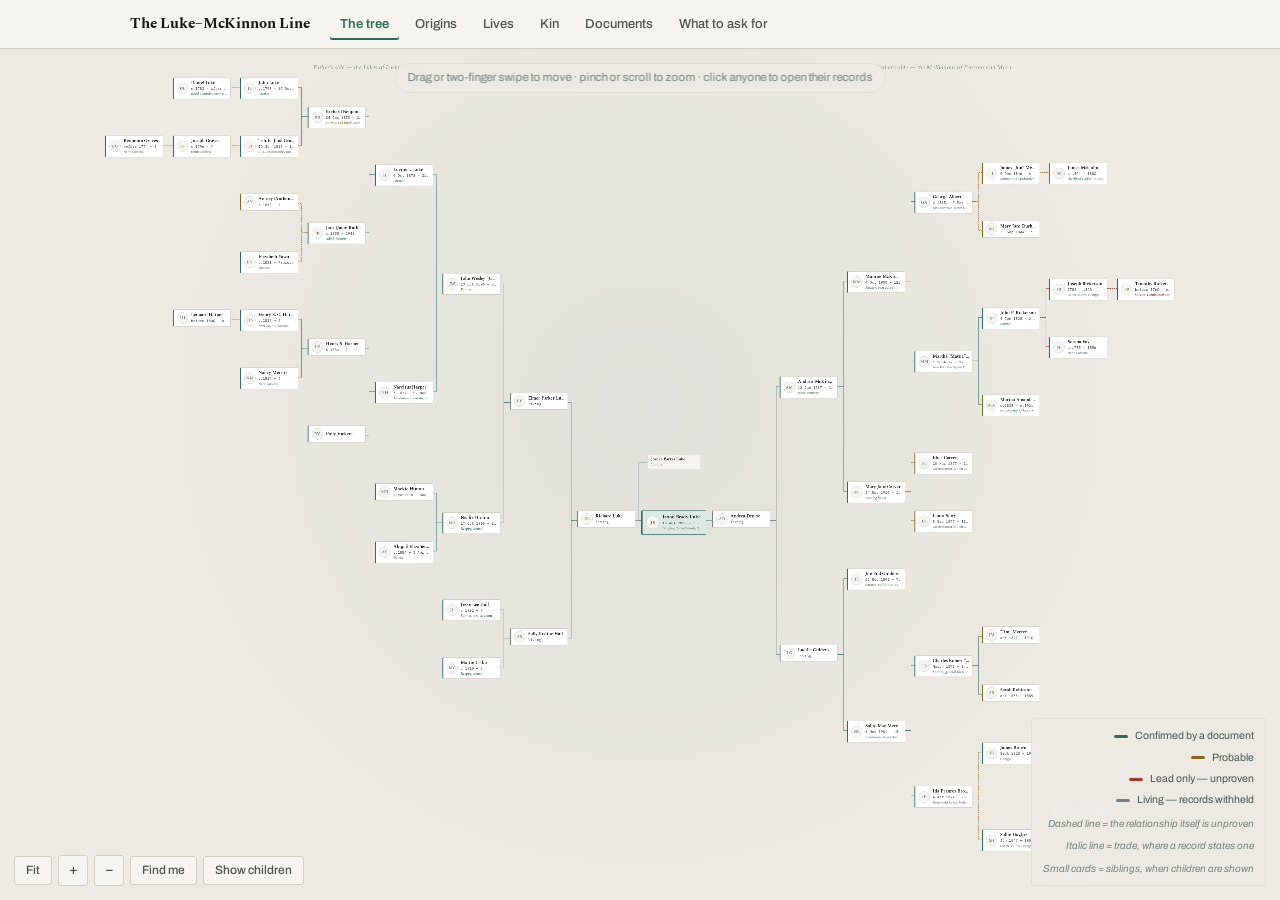
==== index.html @ b843b6f8 "The Hughs of Clinch County, and the Carolina found on the other side 1860 census, Southern District " ====
<!doctype html>
<html lang="en">
<head>
<meta charset="utf-8">
<meta name="viewport" content="width=device-width,initial-scale=1">
<title>The Luke–McKinnon Line</title>
<meta name="description" content="Ten generations of the Luke and McKinnon families of south Georgia — father's side to the left, mother's to the right.">
<link rel="preconnect" href="https://fonts.googleapis.com">
<link rel="preconnect" href="https://fonts.gstatic.com" crossorigin>
<link rel="stylesheet" href="https://fonts.googleapis.com/css2?family=Spectral:ital,wght@0,400;0,600;0,700;1,400&family=Archivo:wght@400;500;600&family=IBM+Plex+Mono:wght@400;500&display=swap">
<link rel="stylesheet" href="assets/style.css">
<style>
html,body{height:100%;overflow:hidden}
body{display:flex;flex-direction:column}

/* --- stage --- */
#stage{flex:1;position:relative;overflow:hidden;cursor:grab;
  touch-action:none;overscroll-behavior:none;
  background:
    radial-gradient(circle at 50% 42%, color-mix(in srgb, var(--verdigris) 7%, transparent), transparent 62%),
    var(--ground)}
#stage.drag{cursor:grabbing}
#canvas{position:absolute;top:0;left:0;transform-origin:0 0;
  will-change:transform;backface-visibility:hidden}
#wires{position:absolute;top:0;left:0;overflow:visible;pointer-events:none}

/* --- side banners --- */
.sideLabel{position:absolute;font-family:Spectral,serif;font-style:italic;
  font-size:19px;letter-spacing:.01em;color:var(--ink-3);opacity:.8;
  text-align:center;white-space:nowrap;pointer-events:none}

/* --- person node --- */
.node{position:absolute;display:flex;gap:9px;align-items:center;
  width:184px;padding:8px 10px;border-radius:3px;cursor:pointer;
  background:var(--raised);border:1px solid var(--rule);border-left-width:3px;
  box-shadow:0 1px 2px rgba(22,25,26,.05);font:inherit;text-align:left;color:inherit;
  transition:box-shadow .14s ease,border-color .14s ease}
.node:hover{box-shadow:0 2px 4px rgba(22,25,26,.09),0 10px 22px -14px rgba(22,25,26,.35);
  border-color:var(--ink-3);z-index:5}
.node:focus-visible{outline:2px solid var(--verdigris);outline-offset:2px}
.node.c{border-left-color:var(--verdigris)}
.node.pr{border-left-color:var(--ochre)}
.node.l{border-left-color:var(--rust)}
.node.u{border-left-color:var(--ink-3)}
.node.me{width:206px;padding:11px 12px;border-width:1.5px;border-left-width:4px;
  background:var(--verdigris-wash);border-color:var(--verdigris)}

.av{width:36px;height:36px;border-radius:50%;flex:none;overflow:hidden;position:relative;
  background:var(--panel);border:1px solid var(--rule);
  display:flex;align-items:center;justify-content:center}
.node.me .av{width:42px;height:42px}
.av img{width:100%;height:100%;object-fit:cover;display:block}
.av .mono{font-family:Spectral,serif;font-size:13px;font-weight:600;color:var(--ink-3);
  letter-spacing:.01em;user-select:none}
.node.me .av .mono{font-size:15px}
.av.has{border-color:var(--verdigris)}

.nm{min-width:0;flex:1;overflow:hidden}
.nm b{display:block;font-family:Spectral,serif;font-size:13.5px;font-weight:600;
  line-height:1.2;letter-spacing:-.005em;
  overflow:hidden;text-overflow:ellipsis;white-space:nowrap}
.node.me .nm b{font-size:15px}
.nm .yr{display:block;font-family:"IBM Plex Mono",monospace;font-size:10.5px;color:var(--ink-2);
  margin-top:2px;font-variant-numeric:tabular-nums;
  overflow:hidden;text-overflow:ellipsis;white-space:nowrap}
.nm .pl{display:block;font-size:10px;color:var(--ink-3);margin-top:1px;
  overflow:hidden;text-overflow:ellipsis;white-space:nowrap}
.nm .tr{display:block;font-family:Spectral,serif;font-style:italic;font-size:11px;
  margin-top:2px;line-height:1.25;color:var(--verdigris);
  overflow:hidden;text-overflow:ellipsis;white-space:nowrap}
.nm .tr.pr{color:var(--ochre)}
.nm .tr.l{color:var(--rust)}

/* --- sibling card: smaller, quieter, no photo slot --- */
.kid{position:absolute;width:168px;padding:6px 9px;border-radius:3px;cursor:pointer;
  background:var(--panel);border:1px solid var(--rule-soft);border-left-width:3px;
  font:inherit;text-align:left;color:inherit;overflow:hidden;
  transition:box-shadow .14s ease,border-color .14s ease,background .14s ease}
.kid:hover{background:var(--raised);box-shadow:0 2px 4px rgba(22,25,26,.08);
  border-color:var(--ink-3);z-index:5}
.kid:focus-visible{outline:2px solid var(--verdigris);outline-offset:2px}
.kid.c{border-left-color:color-mix(in srgb,var(--verdigris) 55%,transparent)}
.kid.pr{border-left-color:color-mix(in srgb,var(--ochre) 55%,transparent)}
.kid.l{border-left-color:color-mix(in srgb,var(--rust) 55%,transparent)}
.kid.half{border-left-style:dashed}
.kid b{display:block;font-family:Spectral,serif;font-size:12px;font-weight:600;
  line-height:1.2;overflow:hidden;text-overflow:ellipsis;white-space:nowrap}
.kid .ky{display:block;font-family:"IBM Plex Mono",monospace;font-size:9.5px;
  color:var(--ink-3);margin-top:2px;font-variant-numeric:tabular-nums;
  overflow:hidden;text-overflow:ellipsis;white-space:nowrap}

/* --- controls --- */
#hud{position:absolute;left:14px;bottom:14px;display:flex;gap:6px;align-items:center;z-index:12}
.btn{background:var(--panel);border:1px solid var(--rule);border-radius:3px;
  color:var(--ink-2);font:inherit;font-size:12px;font-weight:500;
  padding:6px 11px;cursor:pointer;line-height:1.2;white-space:nowrap}
.btn:hover{background:var(--raised);color:var(--ink);border-color:var(--ink-3)}
.btn:focus-visible{outline:2px solid var(--verdigris);outline-offset:2px}
.btn.sq{width:30px;padding:6px 0;text-align:center;font-size:14px}
.btn.tog[aria-pressed="true"]{background:var(--verdigris-wash);color:var(--verdigris);
  border-color:var(--verdigris);font-weight:600}

#key{position:absolute;right:14px;bottom:14px;z-index:12;display:flex;flex-direction:column;
  gap:5px;align-items:flex-end;background:color-mix(in srgb,var(--ground) 86%,transparent);
  padding:9px 11px;border:1px solid var(--rule-soft);border-radius:3px;backdrop-filter:blur(4px)}
#key .kr{display:flex;align-items:center;gap:7px;font-size:10.5px;color:var(--ink-2)}
#key .sw{width:14px;height:3px;border-radius:2px;flex:none}
#key .hint{font-size:10px;color:var(--ink-3);font-style:italic;margin-top:2px}

#hint{position:absolute;left:50%;top:14px;transform:translateX(-50%);z-index:12;
  font-size:11.5px;color:var(--ink-3);background:color-mix(in srgb,var(--ground) 86%,transparent);
  padding:5px 12px;border-radius:99px;border:1px solid var(--rule-soft);
  backdrop-filter:blur(4px);pointer-events:none;transition:opacity .5s ease}

@media(max-width:700px){
  #key{display:none}
  #hint{font-size:10.5px}
}
</style>
</head>
<body>

<div id="stage">
  <div id="canvas"><svg id="wires"></svg></div>

  <div id="hint">Drag or two-finger swipe to move · pinch or scroll to zoom · click anyone to open their records</div>

  <div id="hud">
    <button class="btn" id="bFit">Fit</button>
    <button class="btn sq" id="bIn" aria-label="Zoom in">+</button>
    <button class="btn sq" id="bOut" aria-label="Zoom out">−</button>
    <button class="btn" id="bMe">Find me</button>
    <button class="btn tog" id="bKids" aria-pressed="false">Show children</button>
  </div>

  <div id="key">
    <div class="kr"><span class="sw" style="background:var(--verdigris)"></span>Confirmed by a document</div>
    <div class="kr"><span class="sw" style="background:var(--ochre)"></span>Probable</div>
    <div class="kr"><span class="sw" style="background:var(--rust)"></span>Lead only — unproven</div>
    <div class="kr"><span class="sw" style="background:var(--ink-3)"></span>Living — records withheld</div>
    <div class="hint">Dashed line = the relationship itself is unproven</div>
    <div class="hint">Italic line = trade, where a record states one</div>
    <div class="hint">Small cards = siblings, when children are shown</div>
  </div>
</div>

<script src="assets/data.js"></script>
<script src="assets/app.js"></script>
<script>
/* ---------- who descends from whom ---------- */
const PARENTS = {
  jaxon:['richard','andrea'],
  richard:['elmer','sally'],            andrea:['andrew','lucille'],
  elmer:['jack','nealie'],              sally:['jessehall','mattiecribb'],
  andrew:['monroe','maryjane'],         lucille:['joegiddens','sallymercer'],
  jack:['lucius','narcisus'],           nealie:['mackie','abby'],
  sallymercer:['charliemercer','idabrown'],
  charliemercer:['jamesrmercer','bedona'],
  idabrown:['jamesbrown','sarahhughes'],
  sarahhughes:['williamhughs','nancyhughs'],
  monroe:['george','martha'],           maryjane:['elias','laura'],
  lucius:['rb','janeyawn'],             narcisus:['henrysharper','pollyvickers'],
  george:['jimmckinnon','marydurham'],  martha:['rickerson','marthaoverstreet'],
  rb:['johnluke','telitha'],            janeyawn:['antneyyawn','yawnmother'],
  henrysharper:['hscharper','nancymerritt'],
  jimmckinnon:['jamesmalcolm',null],    rickerson:['josephricketson','serenafoy'],
  johnluke:['danielluke',null],         telitha:['josephgraves',null],
  hscharper:['leonardharper',null],     josephgraves:['benjamingraves',null],
  josephricketson:['timothysr',null]
};

/* grade of the LINK from a person up to their parents — separate from the person's own grade */
const LINK = {
  jaxon:'c', richard:'c', andrea:'c', elmer:'c', sally:'c', andrew:'c', lucille:'c',
  jack:'c',            // 1900 + 1910 census
  nealie:'c',          // 1910 Levy County FL
  monroe:'c', maryjane:'pr',
  sallymercer:'c',     // 1910 census, Clinch County — aged 8 in her parents' household
  charliemercer:'c',   // his own 1943 death certificate names Jim Mercer + Sarah Robinson
  idabrown:'pr',       // her sister Kizzie's 1935 certificate names the parents; the sisterhood itself is not yet proved
  sarahhughes:'pr',    // the only Hughs household in Clinch in 1860 holds a Sarah M., 13
  lucius:'c',          // 1920 death certificate
  narcisus:'c',        // 1932 county history + 1870 census
  george:'pr', martha:'c',
  rb:'c',              // 1860 + 1870 census
  janeyawn:'pr',       // household co-residence, 1860
  henrysharper:'c',
  jimmckinnon:'pr', rickerson:'l',
  johnluke:'l', telitha:'l', hscharper:'pr', josephgraves:'l', josephricketson:'l'
};

/* ---------- tidy layout ----------
   Leaves take unit slots and parents sit at the mean of their children, so no
   vertical space is wasted between branches. When whole sibships are shown a
   row must reserve slots for every child, not just the one this line runs
   through, so the band widens and the direct child keeps its birth-order
   place inside it. Slot height in pixels is worked out afterwards, from the
   window's own shape, so the finished bowtie fills the screen. */
const COL = 214, CARD_W = 184, CARD_H = 62, ME_W = 206, KID_W = 168, KID_H = 46;
const KIDSET = (typeof KIDS !== 'undefined') ? KIDS : {};

let pos = {}, kidNodes = [], bounds = null, ROW = 90;
let minX = 0, maxX = 0, minY = 0, maxY = 0;

function layout(withKids){
  pos = {}; kidNodes = [];
  const base = {};

  function buildSide(rootId, dir){
    let cursor = 0;
    (function place(id, depth){
      const kin = (PARENTS[id] || []).filter(Boolean).filter(k => PEOPLE[k]);
      const grp = withKids ? KIDSET[id] : null;
      const n   = grp ? grp.list.length : 1;
      const k   = grp ? grp.list.findIndex(r => r[3] === 'me') : 0;
      let u, top;

      if(!kin.length){
        top = cursor; cursor += n; u = top + k;
      } else {
        const lo = cursor;
        const us = kin.map(x => place(x, depth + 1));
        u = us.reduce((a,b) => a + b, 0) / us.length;
        if(cursor - lo < n) cursor += n - (cursor - lo);   /* widen the band */
        top = Math.max(lo, Math.min(u - k, cursor - n));   /* keep the row inside it */
        u = top + k;
      }
      pos[id] = { x: dir * (depth + 1) * COL, u, dir };
      if(grp) base[id] = { top: top, dir: dir, depth: depth, grp: grp };
      return u;
    })(rootId, 0);
    const off = pos[rootId].u;
    Object.keys(pos).forEach(i => { const p = pos[i];
      if(p.dir === dir && !p.adj){ p.u -= off; p.adj = 1; } });
    Object.keys(base).forEach(i => { const bAtI = base[i];
      if(bAtI.dir === dir && !bAtI.adj){ bAtI.top -= off; bAtI.adj = 1; } });
  }
  buildSide('richard', -1);
  buildSide('andrea',  +1);
  pos.jaxon = { x: 0, u: 0, dir: 0 };

  /* the subject's own brothers and sisters sit in the centre column and are
     always drawn — hiding your own siblings behind a toggle makes no sense */
  const jg = KIDSET.jaxon;
  if(jg){
    const k = jg.list.findIndex(r => r[3] === 'me');
    jg.list.forEach((row, i) => {
      if(row[3] === 'me') return;
      kidNodes.push({ row: row, via: 'jaxon', grade: jg.g, lgrade: jg.lg || jg.g,
                      x: 0, u: i - k, dir: -1 });
    });
  }

  /* the siblings themselves: same column, birth order, around the direct child */
  Object.keys(base).forEach(id => {
    if(id === 'jaxon') return;
    const b = base[id];
    b.grp.list.forEach((row, i) => {
      if(row[3] === 'me') return;
      kidNodes.push({ row: row, via: id, grade: b.grp.g, lgrade: b.grp.lg || b.grp.g,
                      x: pos[id].x, u: b.top + i, dir: b.dir });
    });
  });

  /* width is fixed by the generations; pick a slot height that gives the
     drawing roughly the window's aspect ratio */
  const allU = Object.keys(pos).map(i => pos[i].u).concat(kidNodes.map(k => k.u));
  const treeW = (Math.max.apply(null, Object.keys(pos).map(i => Math.abs(pos[i].x))) * 2)
                + CARD_W + 120;
  const uSpan = Math.max(1, Math.max.apply(null, allU) - Math.min.apply(null, allU));
  const vp = document.getElementById('stage').getBoundingClientRect();
  ROW = Math.max(withKids ? KID_H + 10 : CARD_H + 14,
        Math.min(190, (treeW * (vp.height / Math.max(vp.width, 1))) / uSpan));
  Object.keys(pos).forEach(i => { pos[i].y = pos[i].u * ROW; });
  kidNodes.forEach(k => { k.y = k.u * ROW; });
}

/* ---------- render ---------- */
const canvas = document.getElementById('canvas');
const wires  = document.getElementById('wires');
const initials = n => n.replace(/["“”]/g,'').split(/\s+/)
  .filter(w => /^[A-Z]/.test(w) && !/^(Sr\.|Jr\.|de|van)$/i.test(w))
  .slice(0,2).map(w => w[0]).join('');
const NS = 'http://www.w3.org/2000/svg';
const GC = { c:'var(--verdigris)', pr:'var(--ochre)', l:'var(--rust)', u:'var(--ink-3)' };

function render(withKids){
  canvas.querySelectorAll('.node,.kid,.sideLabel').forEach(n => n.remove());
  while(wires.firstChild) wires.removeChild(wires.firstChild);
  minX = maxX = minY = maxY = 0;
  const frag = document.createDocumentFragment();

  Object.keys(pos).forEach(id => {
    const p = PEOPLE[id]; if(!p) return;
    const x = pos[id].x, y = pos[id].y;
    const me = id === 'jaxon';
    const w = me ? ME_W : CARD_W;

    const el = document.createElement('button');
    el.className = 'node ' + p.g + (me ? ' me' : '');
    el.dataset.id = id;
    el.style.left = (x - w/2) + 'px';
    el.style.top  = (y - CARD_H/2) + 'px';

    const dates = p.liv ? 'living'
      : (p.b || p.d) ? (p.b||'?').replace(/^about /,'c.') + ' – ' + (p.d||'?').replace(/^about /,'c.')
      : '';
    const place = p.bur ? p.bur.split(',')[0] : (p.bp ? p.bp.replace(/<[^>]+>/g,'') : '');
    const trade = p.occ ? p.occ[0] : '';

    el.innerHTML =
      '<span class="av"><span class="mono">' + initials(p.n) + '</span></span>' +
      '<span class="nm"><b>' + p.n.replace(/<[^>]+>/g,'') + '</b>' +
      (dates ? '<span class="yr">' + dates + '</span>' : '') +
      (trade ? '<span class="tr ' + p.occ[1] + '">' + trade + '</span>'
             : (place ? '<span class="pl">' + place + '</span>' : '')) + '</span>';

    /* photo slot: drop docs/people/<id>.jpg in and it appears, no code change */
    const av = el.querySelector('.av');
    const img = new Image();
    img.onload = () => { av.innerHTML = ''; av.appendChild(img); av.classList.add('has'); };
    img.onerror = () => {};
    img.alt = p.n.replace(/<[^>]+>/g,'');
    img.src = 'docs/people/' + id + '.jpg';

    frag.appendChild(el);
    minX = Math.min(minX, x - w/2); maxX = Math.max(maxX, x + w/2);
    minY = Math.min(minY, y - CARD_H/2); maxY = Math.max(maxY, y + CARD_H/2);
  });

  /* the siblings — smaller cards, no ancestry of their own */
  kidNodes.forEach((k, i) => {
    const el = document.createElement('button');
    el.className = 'kid ' + k.grade + (k.row[3] === 'half' ? ' half' : '');
    el.dataset.kid = i;
    el.style.left = (k.x - KID_W/2) + 'px';
    el.style.top  = (k.y - KID_H/2) + 'px';
    el.innerHTML = '<b>' + k.row[0] + '</b>' +
                   (k.row[1] ? '<span class="ky">' + k.row[1] + '</span>' : '');
    el.title = k.row[2] || k.row[0];
    frag.appendChild(el);
    minX = Math.min(minX, k.x - KID_W/2); maxX = Math.max(maxX, k.x + KID_W/2);
    minY = Math.min(minY, k.y - KID_H/2); maxY = Math.max(maxY, k.y + KID_H/2);
  });
  canvas.appendChild(frag);

  /* connectors up to the parents */
  Object.keys(pos).forEach(id => {
    const kin = (PARENTS[id] || []).filter(Boolean).filter(k => pos[k]);
    if(!kin.length) return;
    const a = pos[id], grade = LINK[id] || 'u';
    const dir = a.dir || (pos[kin[0]].x < 0 ? -1 : 1);
    const edge = a.x + dir * ((id === 'jaxon' ? ME_W : CARD_W)/2);
    const mid  = a.x + dir * (COL * 0.52);
    kin.forEach(k => {
      const b = pos[k];
      wire('M ' + edge + ' ' + a.y + ' H ' + mid + ' V ' + b.y +
           ' H ' + (b.x - dir * (CARD_W/2)), grade);
    });
  });

  /* sibling brackets — each child joins the spine its parents already hang off */
  kidNodes.forEach(k => {
    const a = pos[k.via];
    const mid = a.x + k.dir * (COL * 0.52);
    wire('M ' + (k.x + k.dir * (KID_W/2)) + ' ' + k.y + ' H ' + mid + ' V ' + a.y,
         k.lgrade || k.grade, true);
  });

  /* side banners */
  [['Father’s side — the Lukes of Irwin and Coffee', -1],
   ['Mother’s side — the McKinnons of Pearson and Mora', +1]].forEach(pair => {
    const el = document.createElement('div');
    el.className = 'sideLabel';
    el.textContent = pair[0];
    const d = pair[1];
    const lo = d < 0 ? minX : COL * 0.55;
    const hi = d < 0 ? -COL * 0.55 : maxX;
    el.style.top   = (minY - 46) + 'px';
    el.style.left  = lo + 'px';
    el.style.width = Math.max(200, hi - lo) + 'px';
    canvas.appendChild(el);
  });

  const PAD = 70;
  bounds = { x: minX - PAD, y: minY - PAD - 20,
             w: (maxX - minX) + PAD*2, h: (maxY - minY) + PAD*2 + 20 };
  wires.setAttribute('width',  bounds.w);
  wires.setAttribute('height', bounds.h);
  wires.style.left = bounds.x + 'px';
  wires.style.top  = bounds.y + 'px';
  wires.setAttribute('viewBox', bounds.x + ' ' + bounds.y + ' ' + bounds.w + ' ' + bounds.h);
}

function wire(d, grade, faint){
  const path = document.createElementNS(NS, 'path');
  path.setAttribute('d', d);
  path.setAttribute('fill','none');
  path.setAttribute('stroke', GC[grade] || GC.u);
  path.setAttribute('stroke-width', faint ? 1 : (grade === 'c' ? 1.4 : 1.2));
  path.setAttribute('stroke-linecap','round');
  path.setAttribute('opacity', faint ? .42 : (grade === 'c' ? .75 : .85));
  if(grade !== 'c') path.setAttribute('stroke-dasharray','4 3');
  wires.appendChild(path);
}

/* ---------- pan + zoom ----------
   One transform write per animation frame, never per input event. Dragging
   tracks the pointer exactly; zooming and the HUD buttons glide toward a
   target, which is what stops a trackpad's burst of wheel events from
   snapping the view around. */
const stage = document.getElementById('stage');
const MIN_S = .12, MAX_S = 2.6;

let scale = 1, tx = 0, ty = 0;          /* what is on screen now */
let gScale = 1, gTx = 0, gTy = 0;       /* where it is heading */
let req = 0, gliding = false;

/* momentum: a drag that stops dead the instant you lift the pointer is what
   reads as abrupt, so the view keeps the velocity it had and slows down */
let vx = 0, vy = 0, lastMove = 0, coasting = false;
const FRICTION = .94, MAX_V = 3.5;
const CALM = matchMedia('(prefers-reduced-motion: reduce)').matches;

const clamp = s => Math.min(MAX_S, Math.max(MIN_S, s));

function paint(){
  canvas.style.transform = 'translate3d(' + tx.toFixed(2) + 'px,' +
                           ty.toFixed(2) + 'px,0) scale(' + scale.toFixed(4) + ')';
}
function schedule(){ if(!req) req = requestAnimationFrame(tick); }

function tick(){
  req = 0;
  if(coasting){
    tx += vx * 16; ty += vy * 16;
    vx *= FRICTION; vy *= FRICTION;
    gTx = tx; gTy = ty; gScale = scale;
    if(Math.abs(vx) < .012 && Math.abs(vy) < .012) coasting = false;
    else schedule();
  } else if(gliding){
    const k = .26;
    const ds = gScale - scale, dx = gTx - tx, dy = gTy - ty;
    if(Math.abs(ds) < .0004 && Math.abs(dx) < .3 && Math.abs(dy) < .3){
      scale = gScale; tx = gTx; ty = gTy; gliding = false;
    } else {
      scale += ds * k; tx += dx * k; ty += dy * k;
      schedule();
    }
  }
  paint();
}

/* go straight there — used while dragging, where any easing reads as lag */
function setNow(x, y){
  gScale = scale;
  tx = gTx = x; ty = gTy = y;
  gliding = false; coasting = false; schedule();
}
/* glide there — used for zooming, Fit and Find me */
function glideTo(s, x, y){
  gScale = s; gTx = x; gTy = y;
  gliding = true; coasting = false; schedule();
}

function fit(glide){
  const r = stage.getBoundingClientRect();
  const s = clamp(Math.min(r.width / bounds.w, r.height / bounds.h, 1.1));
  const x = r.width/2  - (bounds.x + bounds.w/2) * s;
  const y = r.height/2 - (bounds.y + bounds.h/2) * s;
  if(glide) glideTo(s, x, y);
  else { scale = gScale = s; tx = gTx = x; ty = gTy = y; gliding = false; schedule(); }
}
function centreOn(id, z){
  const r = stage.getBoundingClientRect(), p = pos[id];
  const s = clamp(z || Math.max(scale, .85));
  glideTo(s, r.width/2 - p.x * s, r.height/2 - p.y * s);
}
/* hold the point under the cursor still while the scale changes */
function zoomAt(f, cx, cy){
  const s = clamp(gScale * f);
  const ratio = s / gScale;
  glideTo(s, cx - (cx - gTx) * ratio, cy - (cy - gTy) * ratio);
}

/* Wheel. A notched mouse wheel zooms a step at a time. A trackpad pans with
   two fingers and zooms on a pinch, which the browser reports as a wheel
   event with ctrlKey set. Zoom is proportional to how far the gesture moved,
   so a nudge nudges and a shove shoves. */
stage.addEventListener('wheel', e => {
  e.preventDefault();
  const r = stage.getBoundingClientRect();
  const cx = e.clientX - r.left, cy = e.clientY - r.top;

  let dx = e.deltaX, dy = e.deltaY;
  if(e.deltaMode === 1){ dx *= 16; dy *= 16; }               /* Firefox: lines */
  else if(e.deltaMode === 2){ dx *= r.width; dy *= r.height; }

  if(e.ctrlKey || e.metaKey){                                 /* pinch */
    zoomAt(Math.min(1.18, Math.max(.85, Math.exp(-dy * .01))), cx, cy);
    return;
  }
  const notched = dx === 0 && Math.abs(dy) >= 40 && Number.isInteger(dy);
  if(notched) zoomAt(dy < 0 ? 1.18 : 1/1.18, cx, cy);
  else if(e.shiftKey) setNow(tx - dy, ty);
  else setNow(tx - dx, ty - dy);
}, { passive:false });

/* Drag */
let dragging = false, sx = 0, sy = 0, travelled = 0, swallowClick = false;

stage.addEventListener('pointerdown', e => {
  if(e.pointerType === 'mouse' && e.button !== 0) return;
  if(e.target.closest('.node') || e.target.closest('.kid') || e.target.closest('.btn')) return;
  dragging = true; travelled = 0; swallowClick = false;
  /* grabbing takes over from whatever the view was doing, from where it is */
  gScale = scale; gTx = tx; gTy = ty;
  gliding = false; coasting = false;
  vx = vy = 0; lastMove = e.timeStamp || performance.now();
  sx = e.clientX - tx; sy = e.clientY - ty;
  stage.classList.add('drag');
  try { stage.setPointerCapture(e.pointerId); } catch(_){}
});

stage.addEventListener('pointermove', e => {
  if(!dragging) return;
  const nx = e.clientX - sx, ny = e.clientY - sy;
  const now = e.timeStamp || performance.now();
  const dt = Math.min(64, Math.max(4, now - lastMove));
  /* smoothed, so one stuttering sample cannot throw the whole flick */
  vx = vx * .7 + ((nx - tx) / dt) * .3;
  vy = vy * .7 + ((ny - ty) / dt) * .3;
  lastMove = now;
  travelled += Math.abs(nx - tx) + Math.abs(ny - ty);
  setNow(nx, ny);
});

['pointerup','pointercancel'].forEach(t => stage.addEventListener(t, e => {
  if(!dragging) return;
  dragging = false;
  stage.classList.remove('drag');
  if(travelled > 6) swallowClick = true;   /* a real drag must not open a card */
  try { stage.releasePointerCapture(e.pointerId); } catch(_){}

  /* let go mid-movement and the view carries on, then settles */
  const stale = ((e.timeStamp || performance.now()) - lastMove) > 90;
  vx = Math.max(-MAX_V, Math.min(MAX_V, vx));
  vy = Math.max(-MAX_V, Math.min(MAX_V, vy));
  if(!CALM && !stale && (Math.abs(vx) > .05 || Math.abs(vy) > .05)){
    coasting = true; schedule();
  } else { vx = vy = 0; }
}));

/* a drag that happens to finish over a card would otherwise fire a click on it */
stage.addEventListener('click', e => {
  if(swallowClick){ swallowClick = false; e.stopPropagation(); e.preventDefault(); }
}, true);

document.getElementById('bFit').onclick = () => fit(true);
document.getElementById('bIn').onclick  = () => { const r = stage.getBoundingClientRect(); zoomAt(1.3, r.width/2, r.height/2); };
document.getElementById('bOut').onclick = () => { const r = stage.getBoundingClientRect(); zoomAt(1/1.3, r.width/2, r.height/2); };
document.getElementById('bMe').onclick  = () => centreOn('jaxon', 1);

/* keyboard, for anyone who would rather not use a pointer at all */
addEventListener('keydown', e => {
  if(e.target.closest('input,textarea')) return;
  const step = 90;
  if(e.key === '0'){ fit(true); }
  else if(e.key === '+' || e.key === '='){ const r = stage.getBoundingClientRect(); zoomAt(1.3, r.width/2, r.height/2); }
  else if(e.key === '-' || e.key === '_'){ const r = stage.getBoundingClientRect(); zoomAt(1/1.3, r.width/2, r.height/2); }
  else if(e.key === 'ArrowLeft')  glideTo(gScale, gTx + step, gTy);
  else if(e.key === 'ArrowRight') glideTo(gScale, gTx - step, gTy);
  else if(e.key === 'ArrowUp')    glideTo(gScale, gTx, gTy + step);
  else if(e.key === 'ArrowDown')  glideTo(gScale, gTx, gTy - step);
  else return;
  e.preventDefault();
});

/* ---------- the children toggle ---------- */
let kidsOn = false;
try { kidsOn = localStorage.getItem('lm-kids') === '1'; } catch(_){}

const bKids = document.getElementById('bKids');
function build(on, keepView){
  kidsOn = on;
  layout(on);
  render(on);
  bKids.textContent = on ? 'Hide children' : 'Show children';
  bKids.setAttribute('aria-pressed', on ? 'true' : 'false');
  try { localStorage.setItem('lm-kids', on ? '1' : '0'); } catch(_){}
  if(!keepView) fit(true);
}
bKids.addEventListener('click', () => build(!kidsOn));

let resizeT = 0;
addEventListener('resize', () => { clearTimeout(resizeT); resizeT = setTimeout(() => {
  layout(kidsOn); render(kidsOn); fit(true);
}, 160); });

/* a sibling has no record of its own, so it opens a short card rather than the drawer */
canvas.addEventListener('click', e => {
  const el = e.target.closest('.kid[data-kid]');
  if(!el) return;
  const k = kidNodes[+el.dataset.kid]; if(!k) return;
  const g = KIDSET[k.via];
  buildDrawer();
  document.getElementById('drIn').innerHTML =
    '<button class="dr-close" id="drClose" aria-label="Close">&times;</button>' +
    '<h3>' + k.row[0] + '</h3>' +
    '<div class="dr-sub">' + (k.row[1] || '') + '</div>' +
    '<span class="p-badge ' + (GRADE[k.grade] ? GRADE[k.grade][0] : 'b-u') + '">' +
      (GRADE[k.grade] ? GRADE[k.grade][1] : '') + '</span>' +
    (k.row[2] ? '<p class="ev" style="margin-top:14px">' + k.row[2] + '</p>' : '') +
    '<div class="dr-sec">Family</div>' +
    '<p class="ev">One of the ' + g.list.length + ' children of <b>' + g.of + '</b>. ' +
      'This line descends through <b>' +
      (PEOPLE[k.via] ? PEOPLE[k.via].n.replace(/<[^>]+>/g,'') : k.via) + '</b>.</p>' +
    '<div class="dr-sec">How the sibship is known</div>' +
    '<p class="ev">' + g.src + '.</p>' +
    '<p class="ev quiet">No separate record has been gathered for this person — ' +
      'they are here to show the size and shape of the family, not as a researched line.</p>';
  const dr = document.getElementById('drawer'), scrim = document.getElementById('scrim');
  dr.classList.add('on'); scrim.classList.add('on'); dr.setAttribute('aria-hidden','false');
  dr.scrollTop = 0;
  document.getElementById('drClose').addEventListener('click', closePerson);
});

build(kidsOn, true);
fit(false);
setTimeout(() => { const h = document.getElementById('hint'); if(h) h.style.opacity = 0; }, 6500);
</script>
</body>
</html>
---- assets/style.css ----
/* The Luke–McKinnon Line — shared stylesheet
   Palette drawn from the archival world this family lived in:
   iron-gall ink, bone paper, the verdigris of old cemetery bronze,
   the ochre of a county ledger, the rust of a courthouse seal. */

:root{
  --ground:#EDEAE3; --panel:#F6F4EE; --raised:#FFFFFF;
  --ink:#16191A; --ink-2:#4A5250; --ink-3:#77807D;
  --rule:#D2CEC3; --rule-soft:#E2DED4;
  --verdigris:#2F6B5E; --verdigris-wash:#DCE8E3;
  --ochre:#8A6420; --ochre-wash:#EFE6D2;
  --rust:#9B3B2E; --rust-wash:#F0DED9;
  --slate:#5A6570; --slate-wash:#E3E5E6;
  --shadow:0 1px 2px rgba(22,25,26,.06),0 8px 24px -12px rgba(22,25,26,.18);
}
@media (prefers-color-scheme:dark){ :root:not([data-theme="light"]){
  --ground:#131617; --panel:#1B1F20; --raised:#232829;
  --ink:#E6E3DA; --ink-2:#A8B0AD; --ink-3:#7C8582;
  --rule:#2E3435; --rule-soft:#242A2B;
  --verdigris:#6FB8A3; --verdigris-wash:#1C2E2A;
  --ochre:#D3A44E; --ochre-wash:#2E2718;
  --rust:#D97764; --rust-wash:#31201D;
  --slate:#9AA6B0; --slate-wash:#22282B;
  --shadow:0 1px 2px rgba(0,0,0,.4),0 8px 24px -12px rgba(0,0,0,.7);
}}
:root[data-theme="dark"]{
  --ground:#131617; --panel:#1B1F20; --raised:#232829;
  --ink:#E6E3DA; --ink-2:#A8B0AD; --ink-3:#7C8582;
  --rule:#2E3435; --rule-soft:#242A2B;
  --verdigris:#6FB8A3; --verdigris-wash:#1C2E2A;
  --ochre:#D3A44E; --ochre-wash:#2E2718;
  --rust:#D97764; --rust-wash:#31201D;
  --slate:#9AA6B0; --slate-wash:#22282B;
  --shadow:0 1px 2px rgba(0,0,0,.4),0 8px 24px -12px rgba(0,0,0,.7);
}

*{box-sizing:border-box}
html{scroll-behavior:smooth}
body{margin:0;background:var(--ground);color:var(--ink);
  font-family:Archivo,"Helvetica Neue",Arial,sans-serif;font-size:16px;line-height:1.55;
  -webkit-font-smoothing:antialiased}
img{max-width:100%}
.wrap{max-width:1060px;margin:0 auto;padding-inline:20px;padding-block:0 80px}
h1,h2,h3,h4{font-family:Spectral,Georgia,"Times New Roman",serif;text-wrap:balance;margin:0}
a{color:var(--verdigris)}

/* ---------- site nav ---------- */
.topbar{border-bottom:1px solid var(--rule);background:var(--panel);
  position:sticky;top:0;z-index:30;backdrop-filter:blur(6px)}
.topbar-in{max-width:1060px;margin:0 auto;padding:0 20px;display:flex;
  align-items:center;gap:6px;flex-wrap:wrap;min-height:48px}
.brand{font-family:Spectral,serif;font-weight:700;font-size:15px;letter-spacing:-.01em;
  margin-right:14px;color:var(--ink);text-decoration:none;white-space:nowrap}
.navlink{font-size:13px;font-weight:500;color:var(--ink-2);text-decoration:none;
  padding:6px 10px;border-radius:2px;white-space:nowrap}
.navlink:hover{background:var(--rule-soft);color:var(--ink)}
.navlink[aria-current="page"]{color:var(--verdigris);font-weight:600;
  box-shadow:inset 0 -2px 0 var(--verdigris)}

/* ---------- masthead ---------- */
header.mast{border-bottom:1px solid var(--rule);margin-bottom:30px;padding-block:42px 24px}
.eyebrow{font-size:11px;letter-spacing:.16em;text-transform:uppercase;color:var(--ink-3);
  font-weight:600;margin-bottom:14px}
h1{font-size:clamp(32px,5.6vw,52px);font-weight:700;line-height:1.05;letter-spacing:-.015em}
h1 .sub{display:block;font-size:clamp(15px,2.3vw,19px);font-weight:400;font-style:italic;
  color:var(--ink-2);letter-spacing:0;margin-top:12px;line-height:1.45;max-width:62ch}
.mast-meta{display:flex;flex-wrap:wrap;gap:8px 26px;margin-top:20px;font-size:12.5px;color:var(--ink-2)}
.mast-meta b{color:var(--ink);font-weight:600}

/* ---------- legend ---------- */
.legend{display:flex;flex-wrap:wrap;gap:8px;margin-top:20px}
.key{display:inline-flex;align-items:center;gap:7px;padding:5px 11px 5px 9px;
  border:1px solid var(--rule);border-radius:2px;font-size:11.5px;font-weight:500;
  background:var(--panel);color:var(--ink-2)}
.dot{width:8px;height:8px;border-radius:50%;flex:none}
.d-c{background:var(--verdigris)} .d-p{background:var(--ochre)}
.d-l{background:var(--rust)} .d-u{background:var(--ink-3)}

/* ---------- sections ---------- */
section{margin-top:46px}
.band-head{display:flex;align-items:baseline;gap:14px;flex-wrap:wrap;
  padding-bottom:9px;border-bottom:1px solid var(--rule);margin-bottom:18px}
.gen-no{font-family:"IBM Plex Mono",monospace;font-size:11px;font-weight:500;
  color:var(--verdigris);letter-spacing:.1em;border:1px solid var(--verdigris);
  padding:2px 7px;border-radius:2px;flex:none}
.band-head h2{font-size:21px;font-weight:600;letter-spacing:-.01em}
.band-head .era{font-family:"IBM Plex Mono",monospace;font-size:12px;color:var(--ink-3);
  margin-left:auto;font-variant-numeric:tabular-nums}

/* ---------- couples / tree ---------- */
.couples{display:grid;gap:13px}
.couple{background:var(--panel);border:1px solid var(--rule-soft);border-radius:3px;padding:13px 15px 14px}
.couple-label{font-size:10.5px;letter-spacing:.13em;text-transform:uppercase;
  color:var(--ink-3);font-weight:600;margin-bottom:10px}
.pair{display:grid;grid-template-columns:1fr auto 1fr;gap:10px;align-items:stretch}
.amp{align-self:center;font-family:Spectral,serif;font-size:19px;color:var(--ink-3);font-style:italic}
@media(max-width:620px){.pair{grid-template-columns:1fr}.amp{justify-self:start;font-size:15px}}

.p{display:block;width:100%;text-align:left;background:var(--raised);
  border:1px solid var(--rule);border-left-width:3px;border-radius:2px;
  padding:11px 13px;cursor:pointer;font:inherit;color:inherit;
  transition:transform .13s ease,box-shadow .13s ease}
.p:hover{box-shadow:var(--shadow);transform:translateY(-1px)}
.p:focus-visible{outline:2px solid var(--verdigris);outline-offset:2px}
.p.c{border-left-color:var(--verdigris)} .p.pr{border-left-color:var(--ochre)}
.p.l{border-left-color:var(--rust)} .p.u{border-left-color:var(--ink-3)}
.p-name{font-family:Spectral,serif;font-size:17px;font-weight:600;line-height:1.25}
.p-dates{font-family:"IBM Plex Mono",monospace;font-size:12px;color:var(--ink-2);
  margin-top:4px;font-variant-numeric:tabular-nums}
.p-place{font-size:12.5px;color:var(--ink-3);margin-top:3px}
.p-foot{display:flex;flex-wrap:wrap;gap:5px;margin-top:8px;align-items:center}
.p-badge{display:inline-block;font-size:10px;letter-spacing:.1em;text-transform:uppercase;
  font-weight:600;padding:2px 6px;border-radius:2px}
.b-c{background:var(--verdigris-wash);color:var(--verdigris)}
.b-p{background:var(--ochre-wash);color:var(--ochre)}
.b-l{background:var(--rust-wash);color:var(--rust)}
.b-u{background:var(--slate-wash);color:var(--slate)}
.docpill{font-family:"IBM Plex Mono",monospace;font-size:9.5px;letter-spacing:.05em;
  color:var(--ink-3);border:1px solid var(--rule);border-radius:2px;padding:1.5px 5px}
.living{font-style:italic;color:var(--ink-3)}

/* ---------- sibling cards ---------- */
.sibs{display:grid;grid-template-columns:repeat(auto-fill,minmax(210px,1fr));gap:9px}
.sib{background:var(--panel);border:1px solid var(--rule-soft);border-radius:2px;
  border-left:3px solid var(--rule);padding:9px 11px;font-size:13.5px}
.sib.direct{border-left-color:var(--verdigris);background:var(--verdigris-wash)}
.sib.half{border-left-color:var(--ochre)}
.sib b{font-family:Spectral,serif;font-size:14.5px;font-weight:600;display:block;line-height:1.3}
.sib .d{font-family:"IBM Plex Mono",monospace;font-size:11.5px;color:var(--ink-2);
  margin-top:2px;font-variant-numeric:tabular-nums}
.sib .n{font-size:11.5px;color:var(--ink-3);margin-top:2px;font-style:italic}

/* ---------- notes ---------- */
.note{background:var(--panel);border:1px solid var(--rule-soft);border-left:3px solid var(--slate);
  padding:13px 15px;border-radius:2px;font-size:14px;color:var(--ink-2);margin-bottom:16px}
.note.win{border-left-color:var(--verdigris)}
.note.warn{border-left-color:var(--rust)}
.note.amber{border-left-color:var(--ochre)}
.note b{color:var(--ink)}
.note p{margin:0 0 9px} .note p:last-child{margin-bottom:0}

/* ---------- prose ---------- */
.prose{max-width:68ch}
.prose p{margin:0 0 14px;color:var(--ink-2)}
.prose p b,.prose p strong{color:var(--ink)}
.prose h3{font-size:19px;font-weight:600;margin:28px 0 10px}
.prose h4{font-size:15.5px;font-weight:600;margin:22px 0 8px}
.prose ul{margin:0 0 14px;padding-left:20px;color:var(--ink-2)}
.prose li{margin-bottom:6px}
blockquote{margin:16px 0;padding:12px 18px;border-left:3px solid var(--ochre);
  background:var(--panel);font-family:Spectral,serif;font-style:italic;
  font-size:15px;color:var(--ink-2);line-height:1.6}
blockquote cite{display:block;font-style:normal;font-family:Archivo,sans-serif;
  font-size:11.5px;color:var(--ink-3);margin-top:8px;letter-spacing:.02em}

/* ---------- tables ---------- */
.tscroll{overflow-x:auto;border:1px solid var(--rule);border-radius:3px;margin:0 0 16px}
table{border-collapse:collapse;width:100%;font-size:13px;min-width:380px}
th{font-family:"IBM Plex Mono",monospace;font-size:9.5px;letter-spacing:.06em;
  text-transform:uppercase;color:var(--ink-3);text-align:left;padding:8px 11px;
  border-bottom:1px solid var(--rule);font-weight:500;background:var(--panel)}
td{padding:7px 11px;border-bottom:1px solid var(--rule-soft);color:var(--ink-2);vertical-align:top}
td:first-child{font-weight:500;color:var(--ink)}
td.num{font-variant-numeric:tabular-nums;font-family:"IBM Plex Mono",monospace;font-size:12px}
tr:last-child td{border-bottom:none}
tr.me td{background:var(--verdigris-wash)}
tr.me td:first-child{color:var(--verdigris);font-weight:600}

/* ---------- census block ---------- */
.cen{border:1px solid var(--rule);border-radius:3px;overflow:hidden;margin:0 0 14px}
.cen-h{background:var(--panel);padding:9px 12px;border-bottom:1px solid var(--rule)}
.cen-h b{font-family:Spectral,serif;font-size:14px;font-weight:600;display:block;line-height:1.3}
.cen-h span{font-family:"IBM Plex Mono",monospace;font-size:10.5px;color:var(--ink-3);
  display:block;margin-top:3px}
.cen-scroll{overflow-x:auto}
.cen table{border:none}
.cen-f{padding:9px 12px;font-size:11.5px;color:var(--ink-3);border-top:1px solid var(--rule-soft);
  font-style:italic;line-height:1.5}
.cen-f a{font-style:normal;font-weight:600;text-decoration:none}
.cen-f a:hover{text-decoration:underline}

/* ---------- record shelf ---------- */
.recs{display:grid;border-top:1px solid var(--rule)}
.rec{display:grid;grid-template-columns:118px 1fr auto;gap:16px;align-items:start;
  padding:13px 2px;border-bottom:1px solid var(--rule-soft)}
.rec-kind{font-family:"IBM Plex Mono",monospace;font-size:10.5px;letter-spacing:.06em;
  text-transform:uppercase;color:var(--ink-3);padding-top:3px}
.rec-t b{font-family:Spectral,serif;font-weight:600;font-size:15px}
.rec-d{font-size:12.5px;color:var(--ink-3);margin-top:2px;line-height:1.45}
.rec a{text-decoration:none;font-size:12px;font-weight:600;white-space:nowrap;padding-top:4px}
.rec a:hover{text-decoration:underline}
@media(max-width:620px){.rec{grid-template-columns:1fr;gap:4px}}

/* ---------- story cards ---------- */
.story{border:1px solid var(--rule);border-left:3px solid var(--ochre);border-radius:3px;
  padding:16px 18px;margin-bottom:14px;background:var(--panel)}
.story.hard{border-left-color:var(--rust)}
.story.good{border-left-color:var(--verdigris)}
.story h3{font-size:18px;font-weight:600;margin-bottom:4px;line-height:1.25}
.story .when{font-family:"IBM Plex Mono",monospace;font-size:11px;color:var(--ink-3);
  letter-spacing:.04em;margin-bottom:10px}
.story p{margin:0 0 10px;font-size:14px;color:var(--ink-2);line-height:1.6}
.story p:last-child{margin-bottom:0}
.story b{color:var(--ink)}
.story .src{font-size:11.5px;color:var(--ink-3);margin-top:10px;display:block}
.story .src a{font-weight:600;text-decoration:none}

/* ---------- open questions ---------- */
.q{display:flex;gap:13px;padding:13px 0;border-bottom:1px solid var(--rule-soft);align-items:flex-start}
.q-rank{font-family:"IBM Plex Mono",monospace;font-size:12px;font-weight:500;flex:none;width:24px;padding-top:2px}
.q.solved .q-rank{color:var(--verdigris)} .q.open .q-rank{color:var(--rust)}
.q-b b{font-family:Spectral,serif;font-size:15.5px;font-weight:600}
.q-b p{margin:3px 0 0;font-size:13.5px;color:var(--ink-2);line-height:1.5}
.q-b .fix{font-size:12.5px;color:var(--ink-3);margin-top:5px}
.q-b .fix span{color:var(--verdigris);font-weight:600}
.q.solved .q-b b{text-decoration:line-through;text-decoration-color:var(--verdigris);
  text-decoration-thickness:1.5px;color:var(--ink-3)}

/* ---------- drawer ---------- */
.scrim{position:fixed;inset:0;background:rgba(10,12,13,.42);opacity:0;pointer-events:none;
  transition:opacity .18s ease;z-index:40}
.scrim.on{opacity:1;pointer-events:auto}
.drawer{position:fixed;top:0;right:0;height:100%;width:min(520px,100%);z-index:50;
  background:var(--ground);border-left:1px solid var(--rule);overflow-y:auto;
  transform:translateX(100%);transition:transform .22s cubic-bezier(.4,0,.2,1);
  box-shadow:-12px 0 40px -20px rgba(0,0,0,.5)}
.drawer.on{transform:translateX(0)}
.dr-in{padding:22px 24px 60px}
.dr-close{position:sticky;top:0;float:right;background:var(--ground);border:1px solid var(--rule);
  border-radius:2px;width:30px;height:30px;cursor:pointer;color:var(--ink-2);font-size:16px;z-index:2}
.dr-close:focus-visible{outline:2px solid var(--verdigris);outline-offset:2px}
.dr-in h3{font-size:25px;font-weight:700;line-height:1.15;margin-bottom:4px;padding-right:40px}
.dr-sub{font-family:"IBM Plex Mono",monospace;font-size:13px;color:var(--ink-2);
  font-variant-numeric:tabular-nums;margin-bottom:12px}
.dl{display:grid;grid-template-columns:90px 1fr;gap:7px 14px;font-size:13.5px;margin:14px 0}
.dl dt{font-size:10.5px;letter-spacing:.1em;text-transform:uppercase;color:var(--ink-3);
  font-weight:600;padding-top:3px}
.dl dd{margin:0;color:var(--ink)}
.dr-sec{font-size:10.5px;letter-spacing:.12em;text-transform:uppercase;color:var(--ink-3);
  font-weight:600;margin:22px 0 9px;padding-bottom:5px;border-bottom:1px solid var(--rule)}
.ev{font-size:13.5px;color:var(--ink-2);line-height:1.6;margin:0 0 10px}
.ev b{color:var(--ink)}
.src-link{display:block;font-size:12.5px;color:var(--verdigris);text-decoration:none;
  padding:7px 0;border-bottom:1px solid var(--rule-soft);line-height:1.4}
.src-link:hover{text-decoration:underline}
.src-link .k{font-family:"IBM Plex Mono",monospace;font-size:10px;text-transform:uppercase;
  letter-spacing:.06em;color:var(--ink-3);display:block}

footer{margin-top:52px;padding-top:20px;border-top:1px solid var(--rule);
  font-size:12.5px;color:var(--ink-3);line-height:1.6}
footer a{text-decoration:none}
@media(prefers-reduced-motion:reduce){*{transition:none!important}html{scroll-behavior:auto}}

/* ---------- trade / occupation ---------- */
.trade-box{border:1px solid var(--rule);border-left:3px solid var(--verdigris);
  border-radius:2px;background:var(--panel);padding:11px 13px;margin-bottom:4px}
.trade-box.pr{border-left-color:var(--ochre)}
.trade-box.l{border-left-color:var(--rust)}
.trade-box.u{border-left-color:var(--ink-3)}
.trade-label{font-family:Spectral,serif;font-size:15.5px;font-weight:600;line-height:1.25;
  display:flex;align-items:baseline;gap:9px;flex-wrap:wrap;margin-bottom:6px}
.trade-g{font-family:"IBM Plex Mono",monospace;font-size:9.5px;letter-spacing:.09em;
  text-transform:uppercase;font-weight:500;color:var(--ink-3);
  border:1px solid var(--rule);border-radius:2px;padding:1px 5px}
.trade-box p{margin:0;font-size:13.5px;color:var(--ink-2);line-height:1.6}
.ev.quiet{color:var(--ink-3);font-style:italic}
.p-trade{font-family:Spectral,serif;font-style:italic;font-size:12px;
  color:var(--verdigris);margin-top:3px;line-height:1.3}
.p-trade.pr{color:var(--ochre)}
.p-trade.l{color:var(--rust)}
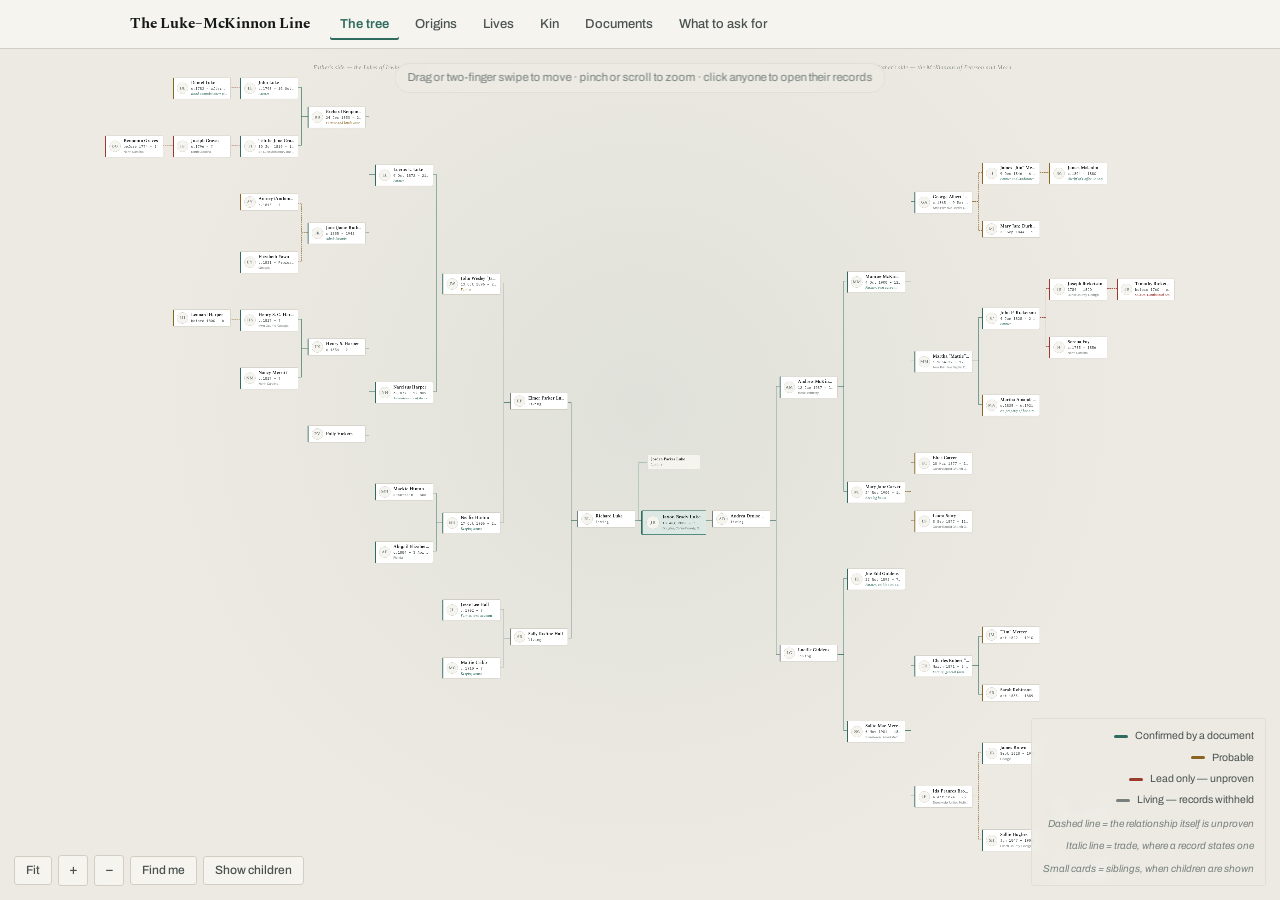
==== commit eadbe7fe: ""Sally," not "Lacey" — and Sallie Hughes goes to confirmed 1850 census, Ware County, house 367: Will" ====
--- a/index.html
+++ b/index.html
@@ -178,7 +178,7 @@
   sallymercer:'c',     // 1910 census, Clinch County — aged 8 in her parents' household
   charliemercer:'c',   // his own 1943 death certificate names Jim Mercer + Sarah Robinson
   idabrown:'pr',       // her sister Kizzie's 1935 certificate names the parents; the sisterhood itself is not yet proved
-  sarahhughes:'pr',    // the only Hughs household in Clinch in 1860 holds a Sarah M., 13
+  sarahhughes:'c',     // Sally (1850) and Sarah M. (1860) in the same household, four records agreeing
   lucius:'c',          // 1920 death certificate
   narcisus:'c',        // 1932 county history + 1870 census
   george:'pr', martha:'c',
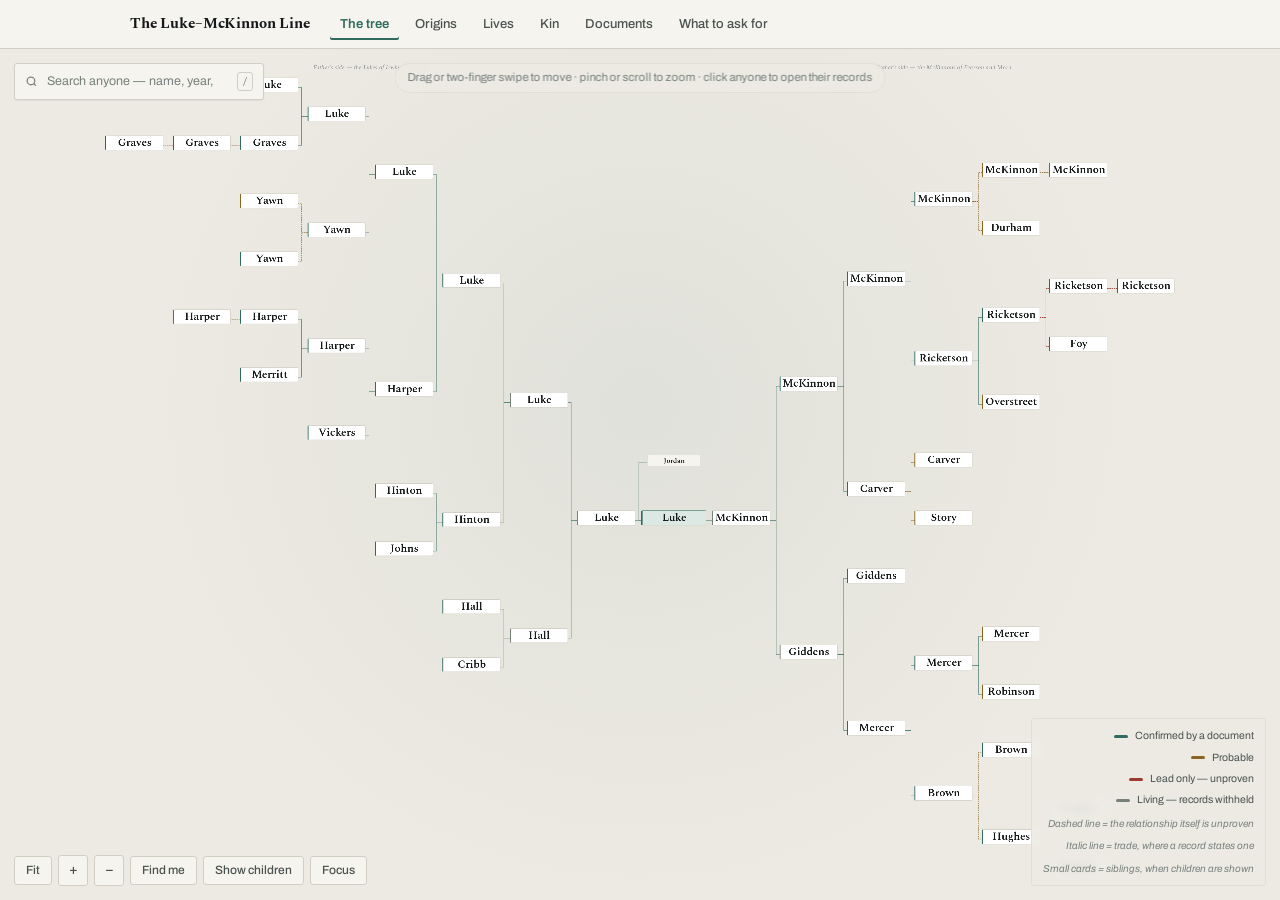
==== commit eee1b8ae: "Make the tree findable: search, deep links, zoom tiers, focus mode Fifty-three cards with no way in " ====
--- a/index.html
+++ b/index.html
@@ -106,15 +106,85 @@
 #key .kr{display:flex;align-items:center;gap:7px;font-size:10.5px;color:var(--ink-2)}
 #key .sw{width:14px;height:3px;border-radius:2px;flex:none}
 #key .hint{font-size:10px;color:var(--ink-3);font-style:italic;margin-top:2px}
+#key{transition:opacity .45s ease}
+#key.folded{opacity:0;pointer-events:none}
+#keyPill{position:absolute;right:14px;bottom:14px;z-index:12;opacity:0;pointer-events:none;
+  transition:opacity .45s ease}
+#keyPill.on{opacity:1;pointer-events:auto}
 
 #hint{position:absolute;left:50%;top:14px;transform:translateX(-50%);z-index:12;
   font-size:11.5px;color:var(--ink-3);background:color-mix(in srgb,var(--ground) 86%,transparent);
   padding:5px 12px;border-radius:99px;border:1px solid var(--rule-soft);
   backdrop-filter:blur(4px);pointer-events:none;transition:opacity .5s ease}
 
+
+/* ---- search ---- */
+#find{position:absolute;left:14px;top:14px;z-index:14;width:250px}
+#findWrap{display:flex;align-items:center;gap:7px;background:var(--panel);
+  border:1px solid var(--rule);border-radius:3px;padding:7px 10px;
+  box-shadow:0 1px 2px rgba(22,25,26,.05)}
+#findWrap:focus-within{border-color:var(--verdigris);
+  box-shadow:0 0 0 3px color-mix(in srgb,var(--verdigris) 14%,transparent)}
+#findWrap svg{flex:none;opacity:.5}
+#q{border:0;background:none;outline:0;width:100%;font:inherit;font-size:12.5px;color:var(--ink)}
+#q::placeholder{color:var(--ink-3)}
+#findKbd{font-family:"IBM Plex Mono",monospace;font-size:10px;color:var(--ink-3);
+  border:1px solid var(--rule);border-radius:3px;padding:1px 4px;flex:none}
+#findWrap:focus-within #findKbd{display:none}
+#hits{margin-top:5px;background:var(--panel);border:1px solid var(--rule);border-radius:3px;
+  box-shadow:0 10px 26px -16px rgba(22,25,26,.4);max-height:52vh;overflow:auto;display:none}
+#hits.on{display:block}
+#hits .hit{display:block;width:100%;text-align:left;background:none;border:0;cursor:pointer;
+  padding:7px 11px;border-bottom:1px solid var(--rule-soft);font:inherit}
+#hits .hit:last-child{border-bottom:0}
+#hits .hit:hover,#hits .hit[aria-selected="true"]{background:var(--raised)}
+#hits .hit b{display:block;font-family:Spectral,serif;font-size:12.5px;font-weight:600;color:var(--ink)}
+#hits .hit span{display:block;font-family:"IBM Plex Mono",monospace;font-size:10px;color:var(--ink-3);margin-top:1px}
+#hits .none{padding:9px 11px;font-size:11.5px;color:var(--ink-3);font-style:italic}
+
+/* ---- zoom tiers: cards shed detail as the view pulls back ---- */
+#canvas[data-z="far"] .av,
+#canvas[data-z="far"] .nm .yr,
+#canvas[data-z="far"] .nm .pl,
+#canvas[data-z="far"] .nm .tr,
+#canvas[data-z="mid"] .nm .pl,
+#canvas[data-z="mid"] .nm .tr{display:none}
+#canvas[data-z="far"] .node{justify-content:center;padding:4px 6px}
+#canvas[data-z="far"] .nm{flex:none;text-align:center;width:100%}
+#canvas[data-z="far"] .nm b{font-size:clamp(14px,calc(11px / var(--s,1)),40px);line-height:1.05}
+.nm b i{font-style:normal;display:none}
+.nm b .nfull{display:block}
+#canvas[data-z="mid"] .nm b .nfull,#canvas[data-z="far"] .nm b .nfull{display:none}
+#canvas[data-z="mid"] .nm b .nshort{display:block}
+#canvas[data-z="far"] .nm b .nsur{display:block}
+#canvas[data-z="far"] .kid .ky{display:none}
+#canvas[data-z="far"] .kid{text-align:center}
+#canvas[data-z="far"] .kid b{font-size:clamp(12px,calc(9.5px / var(--s,1)),22px);line-height:1.05;
+  white-space:nowrap;overflow:hidden;text-overflow:ellipsis}
+.kid b i{font-style:normal;display:none}
+.kid b .kfull{display:block}
+#canvas[data-z="far"] .kid b .kfull{display:none}
+#canvas[data-z="far"] .kid b .kshort{display:block}
+#canvas[data-z="mid"] .av{width:26px;height:26px}
+#canvas[data-z="mid"] .nm b{font-size:clamp(13.5px,calc(11px / var(--s,1)),19px)}
+
+/* ---- focus: one household lit, the rest pulled back ---- */
+#canvas.focusing .node,#canvas.focusing .kid{opacity:.13;filter:saturate(.3)}
+#canvas.focusing .node.lit,#canvas.focusing .kid.lit{opacity:1;filter:none}
+#canvas.focusing #wires{opacity:.12}
+.node.flash{animation:flash 1.5s ease}
+@keyframes flash{0%,100%{box-shadow:0 0 0 0 transparent}
+  18%{box-shadow:0 0 0 5px color-mix(in srgb,var(--verdigris) 34%,transparent)}
+  70%{box-shadow:0 0 0 5px color-mix(in srgb,var(--verdigris) 20%,transparent)}}
+
+@media(max-width:700px){
+  #find{width:calc(100% - 28px)}
+  #hits{max-height:44vh}
+}
+
 @media(max-width:700px){
   #key{display:none}
-  #hint{font-size:10.5px}
+  #hint{display:none}
 }
 </style>
 </head>
@@ -122,6 +192,15 @@
 
 <div id="stage">
   <div id="canvas"><svg id="wires"></svg></div>
+
+  <div id="find">
+    <div id="findWrap">
+      <svg width="13" height="13" viewBox="0 0 24 24" fill="none" stroke="currentColor" stroke-width="2.4"><circle cx="11" cy="11" r="7"/><path d="M20 20l-4.2-4.2"/></svg>
+      <input id="q" type="search" autocomplete="off" spellcheck="false" placeholder="Search anyone — name, year, place" aria-label="Search the tree" aria-controls="hits" aria-expanded="false">
+      <span id="findKbd">/</span>
+    </div>
+    <div id="hits" role="listbox" aria-label="Search results"></div>
+  </div>
 
   <div id="hint">Drag or two-finger swipe to move · pinch or scroll to zoom · click anyone to open their records</div>
 
@@ -131,6 +210,7 @@
     <button class="btn sq" id="bOut" aria-label="Zoom out">−</button>
     <button class="btn" id="bMe">Find me</button>
     <button class="btn tog" id="bKids" aria-pressed="false">Show children</button>
+    <button class="btn tog" id="bFocus" aria-pressed="false" title="Dim everyone but the person you pick and their household">Focus</button>
   </div>
 
   <div id="key">
@@ -141,6 +221,8 @@
     <div class="hint">Dashed line = the relationship itself is unproven</div>
     <div class="hint">Italic line = trade, where a record states one</div>
     <div class="hint">Small cards = siblings, when children are shown</div>
+
+  <button id="keyPill" class="btn">Key</button>
   </div>
 </div>
 
@@ -281,6 +363,20 @@
 const initials = n => n.replace(/["“”]/g,'').split(/\s+/)
   .filter(w => /^[A-Z]/.test(w) && !/^(Sr\.|Jr\.|de|van)$/i.test(w))
   .slice(0,2).map(w => w[0]).join('');
+/* At a distance a card can only carry a word or two. Full name up close,
+   first-and-last in the middle, bare surname when the whole tree is on screen —
+   surnames are short enough to stay legible at fit, which is the point. */
+const strip = n => n.replace(/["\u201c\u201d]/g,' ').replace(/\s+/g,' ').trim();
+const SUFFIX = /^(Sr\.?|Jr\.?|II|III|IV)$/i;
+function surname(n){
+  const w = strip(n).split(' ').filter(x => !SUFFIX.test(x));
+  return w[w.length-1] || strip(n);
+}
+function shortName(n){
+  const w = strip(n).split(' ').filter(x => !SUFFIX.test(x));
+  if(w.length <= 2) return w.join(' ');
+  return w[0] + ' ' + w[w.length-1];
+}
 const NS = 'http://www.w3.org/2000/svg';
 const GC = { c:'var(--verdigris)', pr:'var(--ochre)', l:'var(--rust)', u:'var(--ink-3)' };
 
@@ -308,9 +404,12 @@
     const place = p.bur ? p.bur.split(',')[0] : (p.bp ? p.bp.replace(/<[^>]+>/g,'') : '');
     const trade = p.occ ? p.occ[0] : '';
 
+    const clean = p.n.replace(/<[^>]+>/g,'');
     el.innerHTML =
       '<span class="av"><span class="mono">' + initials(p.n) + '</span></span>' +
-      '<span class="nm"><b>' + p.n.replace(/<[^>]+>/g,'') + '</b>' +
+      '<span class="nm"><b><i class="nfull">' + clean + '</i>' +
+        '<i class="nshort">' + shortName(clean) + '</i>' +
+        '<i class="nsur">' + surname(clean) + '</i></b>' +
       (dates ? '<span class="yr">' + dates + '</span>' : '') +
       (trade ? '<span class="tr ' + p.occ[1] + '">' + trade + '</span>'
              : (place ? '<span class="pl">' + place + '</span>' : '')) + '</span>';
@@ -335,7 +434,8 @@
     el.dataset.kid = i;
     el.style.left = (k.x - KID_W/2) + 'px';
     el.style.top  = (k.y - KID_H/2) + 'px';
-    el.innerHTML = '<b>' + k.row[0] + '</b>' +
+    el.innerHTML = '<b><i class="kfull">' + k.row[0] + '</i>' +
+                     '<i class="kshort">' + strip(k.row[0]).split(' ')[0] + '</i></b>' +
                    (k.row[1] ? '<span class="ky">' + k.row[1] + '</span>' : '');
     el.title = k.row[2] || k.row[0];
     frag.appendChild(el);
@@ -424,9 +524,14 @@
 
 const clamp = s => Math.min(MAX_S, Math.max(MIN_S, s));
 
+let zTier = '';
 function paint(){
   canvas.style.transform = 'translate3d(' + tx.toFixed(2) + 'px,' +
                            ty.toFixed(2) + 'px,0) scale(' + scale.toFixed(4) + ')';
+  /* how much detail a card can carry depends entirely on how far away it is */
+  const t = scale < .52 ? 'far' : scale < .88 ? 'mid' : 'near';
+  if(t !== zTier){ zTier = t; canvas.dataset.z = t; }
+  canvas.style.setProperty('--s', scale.toFixed(3));
 }
 function schedule(){ if(!req) req = requestAnimationFrame(tick); }
 
@@ -625,8 +730,248 @@
   document.getElementById('drClose').addEventListener('click', closePerson);
 });
 
+
+/* ==================================================================
+   Finding people
+   ------------------------------------------------------------------
+   Fifty-three cards is more than anyone can scan by eye, so the tree
+   needs a way in that is not "pan until you spot them". Search matches
+   names, years, places and trades, and covers the sibling cards too,
+   which are otherwise unreachable without turning children on.
+   ================================================================== */
+const qEl = document.getElementById('q');
+const hitsEl = document.getElementById('hits');
+
+function searchIndex(){
+  const rows = [];
+  Object.keys(PEOPLE).forEach(id => {
+    const p = PEOPLE[id];
+    const n = p.n.replace(/<[^>]+>/g,'');
+    const dates = p.liv ? 'living'
+      : [(p.b||''),(p.d||'')].filter(Boolean).join(' – ');
+    const where = (p.bur || p.bp || '').replace(/<[^>]+>/g,'');
+    rows.push({ kind:'person', id, name:n,
+      meta:[dates, where.split(',').slice(0,2).join(',').trim(), p.occ?p.occ[0]:'']
+            .filter(Boolean).join(' · '),
+      hay:(n+' '+dates+' '+where+' '+(p.occ?p.occ.join(' '):'')+' '+(p.ev||''))
+            .replace(/<[^>]+>/g,' ').toLowerCase() });
+  });
+  kidNodes.forEach((k, i) => {
+    const via = PEOPLE[k.via] ? PEOPLE[k.via].n.replace(/<[^>]+>/g,'') : k.via;
+    rows.push({ kind:'kid', id:i, name:k.row[0],
+      meta:[k.row[1]||'', 'sibling of ' + shortName(via)].filter(Boolean).join(' · '),
+      hay:((k.row[0]||'')+' '+(k.row[1]||'')+' '+(k.row[2]||'')).toLowerCase() });
+  });
+  return rows;
+}
+let INDEX = [], hitList = [], hitAt = -1;
+
+/* a card the search sent you to should announce itself, or you have to hunt
+   for it a second time once the view stops moving */
+function flash(el){
+  if(!el) return;
+  el.classList.remove('flash');
+  void el.offsetWidth;
+  el.classList.add('flash');
+  setTimeout(() => el.classList.remove('flash'), 1600);
+}
+function nodeEl(id){ return canvas.querySelector('.node[data-id="' + CSS.escape(id) + '"]'); }
+function kidEl(i){ return canvas.querySelector('.kid[data-kid="' + i + '"]'); }
+
+function goTo(hit, openIt){
+  closeHits();
+  if(hit.kind === 'person'){
+    if(!pos[hit.id]) return;
+    centreOn(hit.id, Math.max(scale, .95));
+    setTimeout(() => flash(nodeEl(hit.id)), 260);
+    select(hit.id);
+    if(openIt) setTimeout(() => openPerson(hit.id), 420);
+  } else {
+    const k = kidNodes[hit.id]; if(!k) return;
+    if(!kidsOn && k.via !== 'jaxon'){ build(true); }
+    const r = stage.getBoundingClientRect(), sc = Math.max(scale, .95);
+    glideTo(sc, r.width/2 - k.x * sc, r.height/2 - k.y * sc);
+    setTimeout(() => flash(kidEl(hit.id)), 300);
+  }
+}
+
+function renderHits(){
+  if(!hitList.length){
+    hitsEl.innerHTML = '<div class="none">Nobody by that name on this tree.</div>';
+    hitsEl.classList.add('on'); qEl.setAttribute('aria-expanded','true');
+    return;
+  }
+  hitsEl.innerHTML = hitList.map((h, i) =>
+    '<button class="hit" role="option" data-i="' + i + '"' +
+      (i === hitAt ? ' aria-selected="true"' : '') + '>' +
+      '<b>' + h.name + '</b>' + (h.meta ? '<span>' + h.meta + '</span>' : '') +
+    '</button>').join('');
+  hitsEl.classList.add('on'); qEl.setAttribute('aria-expanded','true');
+}
+function closeHits(){
+  hitsEl.classList.remove('on'); qEl.setAttribute('aria-expanded','false');
+  hitAt = -1;
+}
+function runSearch(){
+  const q = qEl.value.trim().toLowerCase();
+  if(q.length < 2){ hitList = []; closeHits(); return; }
+  if(!INDEX.length) INDEX = searchIndex();
+  const starts = [], holds = [];
+  INDEX.forEach(r => {
+    const n = r.name.toLowerCase();
+    if(n.startsWith(q) || n.split(' ').some(w => w.startsWith(q))) starts.push(r);
+    else if(r.hay.indexOf(q) > -1) holds.push(r);
+  });
+  hitList = starts.concat(holds).slice(0, 12);
+  hitAt = hitList.length ? 0 : -1;
+  renderHits();
+}
+qEl.addEventListener('input', runSearch);
+qEl.addEventListener('focus', () => { if(qEl.value.trim().length > 1) runSearch(); });
+qEl.addEventListener('keydown', e => {
+  if(e.key === 'ArrowDown' || e.key === 'ArrowUp'){
+    e.preventDefault();
+    if(!hitList.length) return;
+    hitAt = (hitAt + (e.key === 'ArrowDown' ? 1 : hitList.length - 1)) % hitList.length;
+    renderHits();
+    const sel = hitsEl.querySelector('[aria-selected="true"]');
+    if(sel) sel.scrollIntoView({block:'nearest'});
+  } else if(e.key === 'Enter'){
+    e.preventDefault();
+    if(hitList[hitAt]) goTo(hitList[hitAt], true);
+  } else if(e.key === 'Escape'){
+    if(hitsEl.classList.contains('on')) closeHits();
+    else { qEl.value = ''; qEl.blur(); }
+  }
+});
+hitsEl.addEventListener('click', e => {
+  const b = e.target.closest('.hit'); if(!b) return;
+  goTo(hitList[+b.dataset.i], true);
+});
+document.addEventListener('click', e => {
+  if(!e.target.closest('#find')) closeHits();
+});
+/* "/" is the search shortcut everywhere else on the web; make it work here */
+document.addEventListener('keydown', e => {
+  if(e.key === '/' && document.activeElement !== qEl &&
+     !/^(INPUT|TEXTAREA)$/.test(document.activeElement.tagName)){
+    e.preventDefault(); qEl.focus(); qEl.select();
+  }
+});
+
+/* ==================================================================
+   Focus — one household lit, the rest pulled back
+   ================================================================== */
+const bFocus = document.getElementById('bFocus');
+let focusOn = false, selected = null;
+
+function household(id){
+  const set = new Set([id]);
+  (PARENTS[id] || []).filter(Boolean).forEach(k => set.add(k));
+  Object.keys(PARENTS).forEach(c => {
+    if((PARENTS[c] || []).indexOf(id) > -1) set.add(c);
+  });
+  /* a spouse is the other half of the pair the generation rows already record */
+  GENS.forEach(g => g.rows.forEach(r => {
+    if(r.a === id && r.b) set.add(r.b);
+    if(r.b === id && r.a) set.add(r.a);
+  }));
+  return set;
+}
+function applyFocus(){
+  canvas.querySelectorAll('.lit').forEach(n => n.classList.remove('lit'));
+  if(!focusOn || !selected){ canvas.classList.remove('focusing'); return; }
+  const set = household(selected);
+  set.forEach(id => { const el = nodeEl(id); if(el) el.classList.add('lit'); });
+  kidNodes.forEach((k, i) => {
+    if(k.via === selected || set.has(k.via)){ const el = kidEl(i); if(el) el.classList.add('lit'); }
+  });
+  canvas.classList.add('focusing');
+}
+/* focusing should frame the whole household, not just centre one card of it —
+   otherwise a wife or a child sits half off the bottom of the screen */
+function frameHousehold(){
+  if(!selected) return;
+  const set = household(selected);
+  const xs = [], ys = [];
+  set.forEach(id => { const q = pos[id]; if(q){ xs.push(q.x); ys.push(q.y); } });
+  kidNodes.forEach(k => { if(k.via === selected || set.has(k.via)){ xs.push(k.x); ys.push(k.y); } });
+  if(!xs.length) return;
+  const PADX = CARD_W/2 + 90, PADY = CARD_H/2 + 80;
+  const x0 = Math.min.apply(null, xs) - PADX, x1 = Math.max.apply(null, xs) + PADX;
+  const y0 = Math.min.apply(null, ys) - PADY, y1 = Math.max.apply(null, ys) + PADY;
+  const r = stage.getBoundingClientRect();
+  const sc = clamp(Math.min(r.width / (x1 - x0), r.height / (y1 - y0), 1.25));
+  glideTo(sc, r.width/2 - ((x0 + x1)/2) * sc, r.height/2 - ((y0 + y1)/2) * sc);
+}
+function select(id){ selected = id; applyFocus(); }
+function clearSelect(){ selected = null; applyFocus(); }
+
+bFocus.addEventListener('click', () => {
+  focusOn = !focusOn;
+  bFocus.setAttribute('aria-pressed', focusOn ? 'true' : 'false');
+  if(focusOn && !selected) select('jaxon');
+  applyFocus();
+  if(focusOn) frameHousehold();
+});
+/* in focus mode a click walks the tree rather than opening the drawer */
+canvas.addEventListener('click', e => {
+  const n = e.target.closest('.node[data-id]');
+  if(!n || !focusOn) return;
+  e.stopPropagation();
+  select(n.dataset.id);
+  frameHousehold();
+}, true);
+stage.addEventListener('pointerdown', e => {
+  if(focusOn && !e.target.closest('.node') && !e.target.closest('.kid') &&
+     !e.target.closest('.btn') && !e.target.closest('#find')) clearSelect();
+});
+
+/* ==================================================================
+   A link for every person, so a page can be sent to somebody
+   ================================================================== */
+function idFromHash(){
+  const h = decodeURIComponent((location.hash || '').replace(/^#/,''));
+  return (h && PEOPLE[h]) ? h : null;
+}
+function openFromHash(scroll){
+  const id = idFromHash(); if(!id || !pos[id]) return;
+  centreOn(id, .95);
+  setTimeout(() => { flash(nodeEl(id)); openPerson(id); }, 320);
+}
+window.addEventListener('hashchange', () => {
+  const id = idFromHash();
+  if(id) openFromHash();
+  else closePerson();
+});
+/* the drawer and the address bar stay in step both ways */
+const _open = window.openPerson, _close = window.closePerson;
+window.openPerson = function(id){
+  _open(id);
+  if(PEOPLE[id] && location.hash !== '#' + id) history.pushState(null, '', '#' + id);
+};
+window.closePerson = function(){
+  _close();
+  if(location.hash) history.pushState(null, '', location.pathname + location.search);
+};
+
+/* ==================================================================
+   The legend has said its piece after a few seconds
+   ================================================================== */
+const keyBox = document.getElementById('key'), keyPill = document.getElementById('keyPill');
+let keyTimer = setTimeout(foldKey, 9000);
+function foldKey(){ keyBox.classList.add('folded'); keyPill.classList.add('on'); }
+function showKey(){
+  clearTimeout(keyTimer);
+  keyBox.classList.remove('folded'); keyPill.classList.remove('on');
+  keyTimer = setTimeout(foldKey, 9000);
+}
+keyPill.addEventListener('click', showKey);
+keyPill.addEventListener('mouseenter', showKey);
+
 build(kidsOn, true);
 fit(false);
+if(idFromHash()) setTimeout(() => openFromHash(), 260);
 setTimeout(() => { const h = document.getElementById('hint'); if(h) h.style.opacity = 0; }, 6500);
 </script>
 </body>
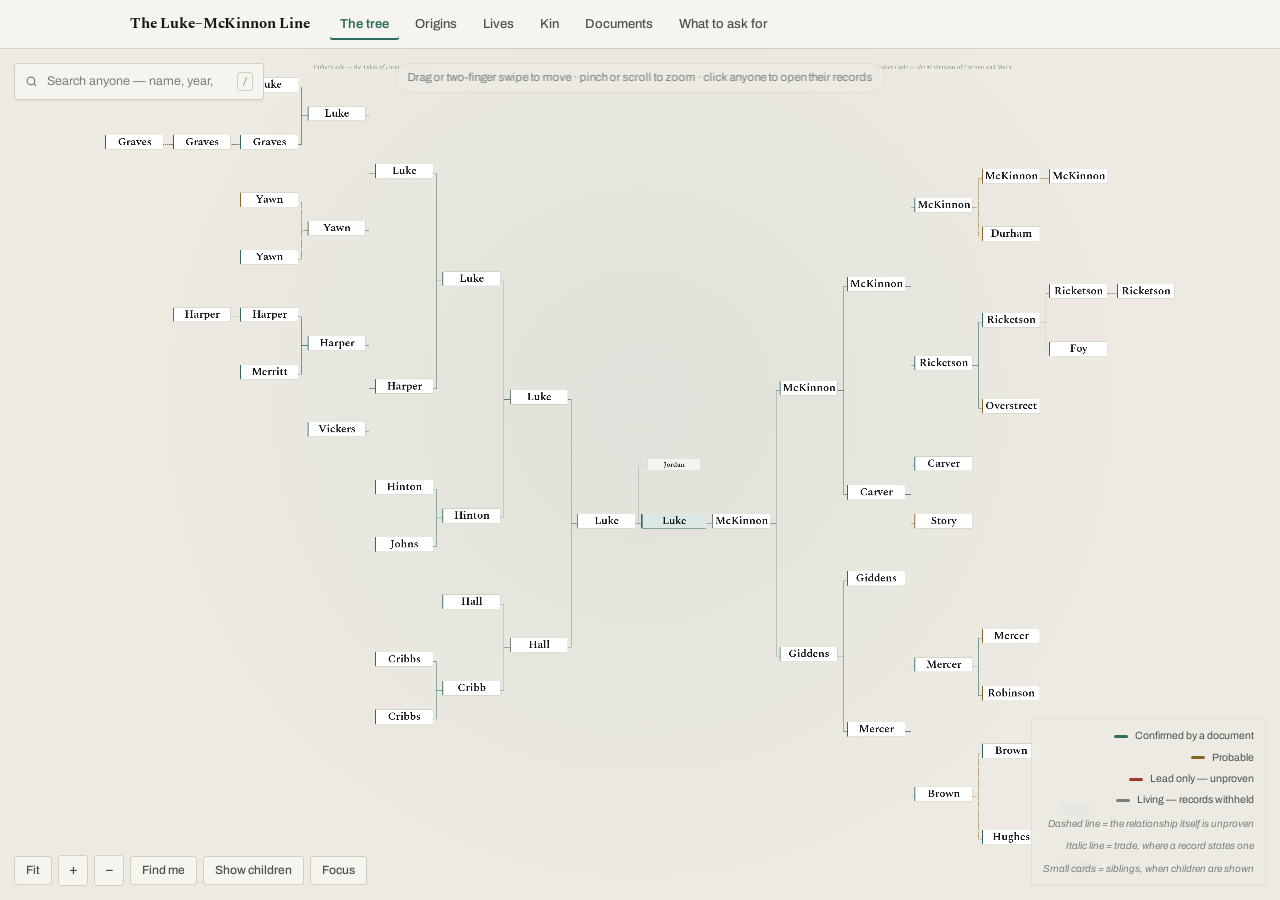
==== commit 15d55d8c: "Four gaps closed with records: Carver, Matilda, Cribbs MARY JANE CARVER'S PARENTS - CONFIRMED.  The " ====
--- a/index.html
+++ b/index.html
@@ -236,6 +236,7 @@
   elmer:['jack','nealie'],              sally:['jessehall','mattiecribb'],
   andrew:['monroe','maryjane'],         lucille:['joegiddens','sallymercer'],
   jack:['lucius','narcisus'],           nealie:['mackie','abby'],
+  mattiecribb:['davidcribbs','marthacribbs'],
   sallymercer:['charliemercer','idabrown'],
   charliemercer:['jamesrmercer','bedona'],
   idabrown:['jamesbrown','sarahhughes'],
@@ -256,7 +257,8 @@
   jaxon:'c', richard:'c', andrea:'c', elmer:'c', sally:'c', andrew:'c', lucille:'c',
   jack:'c',            // 1900 + 1910 census
   nealie:'c',          // 1910 Levy County FL
-  monroe:'c', maryjane:'pr',
+  monroe:'c', maryjane:'c',
+  mattiecribb:'c',   // 1910 Suwannee County and 1920 Pearson — same wife, same children, ten years apart
   sallymercer:'c',     // 1910 census, Clinch County — aged 8 in her parents' household
   charliemercer:'c',   // his own 1943 death certificate names Jim Mercer + Sarah Robinson
   idabrown:'pr',       // her sister Kizzie's 1935 certificate names the parents; the sisterhood itself is not yet proved
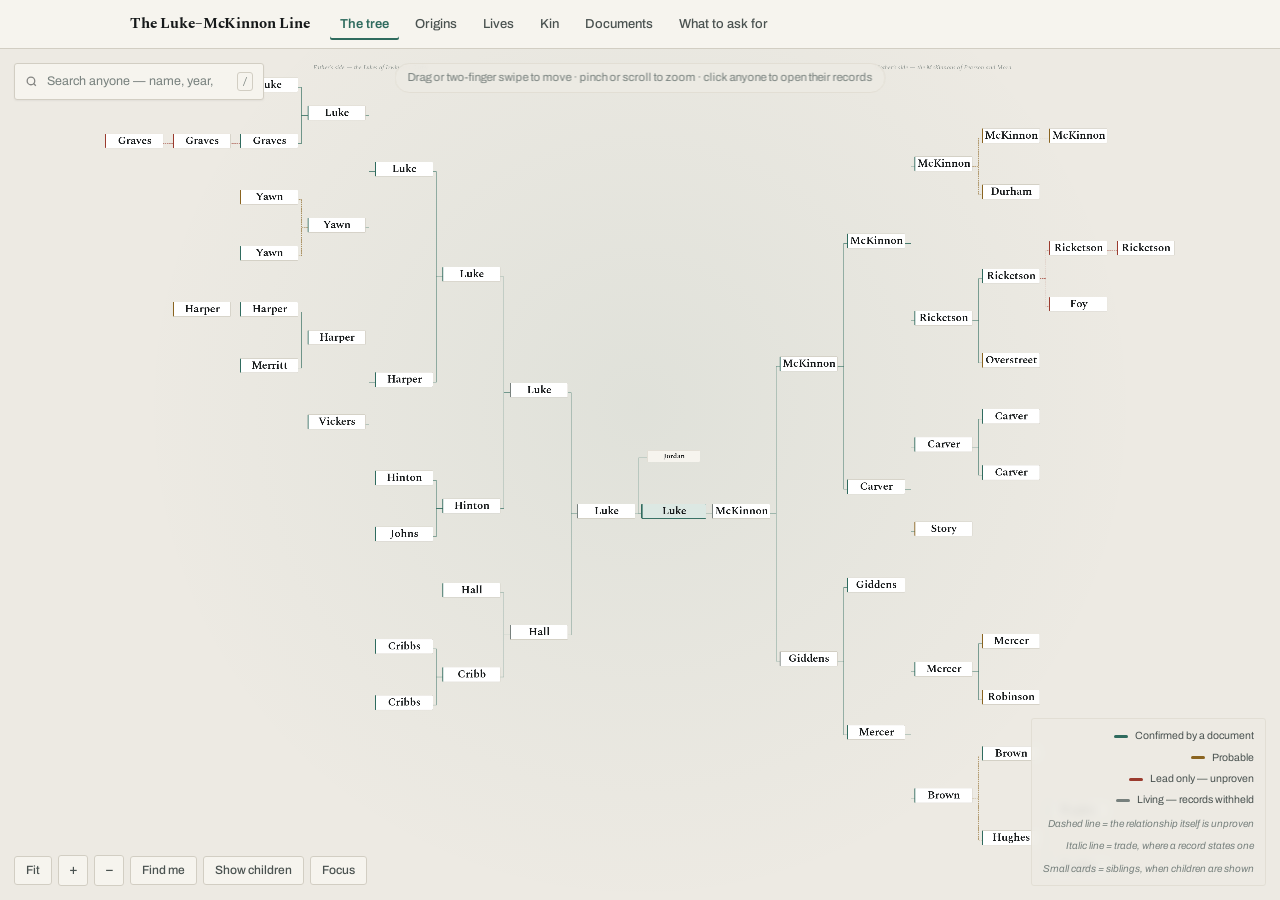
==== commit e5c79c65: "Elias Carver's parents: Joshua and Amanda, and our guess was wrong 1880 census, Militia District 102" ====
--- a/index.html
+++ b/index.html
@@ -236,6 +236,7 @@
   elmer:['jack','nealie'],              sally:['jessehall','mattiecribb'],
   andrew:['monroe','maryjane'],         lucille:['joegiddens','sallymercer'],
   jack:['lucius','narcisus'],           nealie:['mackie','abby'],
+  elias:['joshuacarver','amandacarver'],
   mattiecribb:['davidcribbs','marthacribbs'],
   sallymercer:['charliemercer','idabrown'],
   charliemercer:['jamesrmercer','bedona'],
@@ -258,6 +259,7 @@
   jack:'c',            // 1900 + 1910 census
   nealie:'c',          // 1910 Levy County FL
   monroe:'c', maryjane:'c',
+  elias:'c',        // 1880 census, District 1026 — the first census to record relationship to head
   mattiecribb:'c',   // 1910 Suwannee County and 1920 Pearson — same wife, same children, ten years apart
   sallymercer:'c',     // 1910 census, Clinch County — aged 8 in her parents' household
   charliemercer:'c',   // his own 1943 death certificate names Jim Mercer + Sarah Robinson
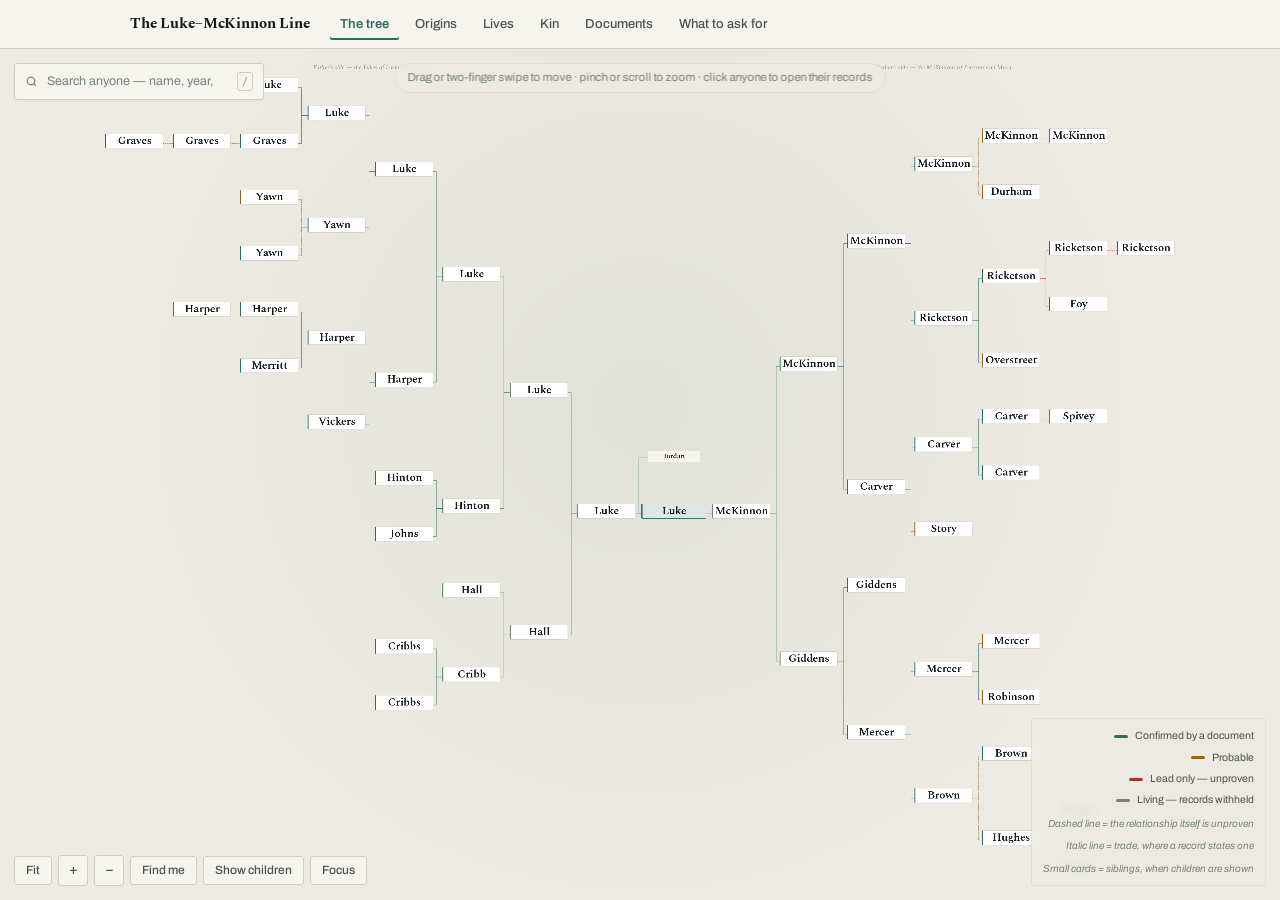
==== commit eeab6f60: "Pheby Spivey joins the tree, and the household she is in refuses to settle Reading the 1880 record i" ====
--- a/index.html
+++ b/index.html
@@ -237,6 +237,7 @@
   andrew:['monroe','maryjane'],         lucille:['joegiddens','sallymercer'],
   jack:['lucius','narcisus'],           nealie:['mackie','abby'],
   elias:['joshuacarver','amandacarver'],
+  joshuacarver:[null,'phebyspivey'],
   mattiecribb:['davidcribbs','marthacribbs'],
   sallymercer:['charliemercer','idabrown'],
   charliemercer:['jamesrmercer','bedona'],
@@ -260,6 +261,7 @@
   nealie:'c',          // 1910 Levy County FL
   monroe:'c', maryjane:'c',
   elias:'c',        // 1880 census, District 1026 — the first census to record relationship to head
+  joshuacarver:'pr',   // 1880 relationship column says Mother — but see the Maranda/Amanda question
   mattiecribb:'c',   // 1910 Suwannee County and 1920 Pearson — same wife, same children, ten years apart
   sallymercer:'c',     // 1910 census, Clinch County — aged 8 in her parents' household
   charliemercer:'c',   // his own 1943 death certificate names Jim Mercer + Sarah Robinson
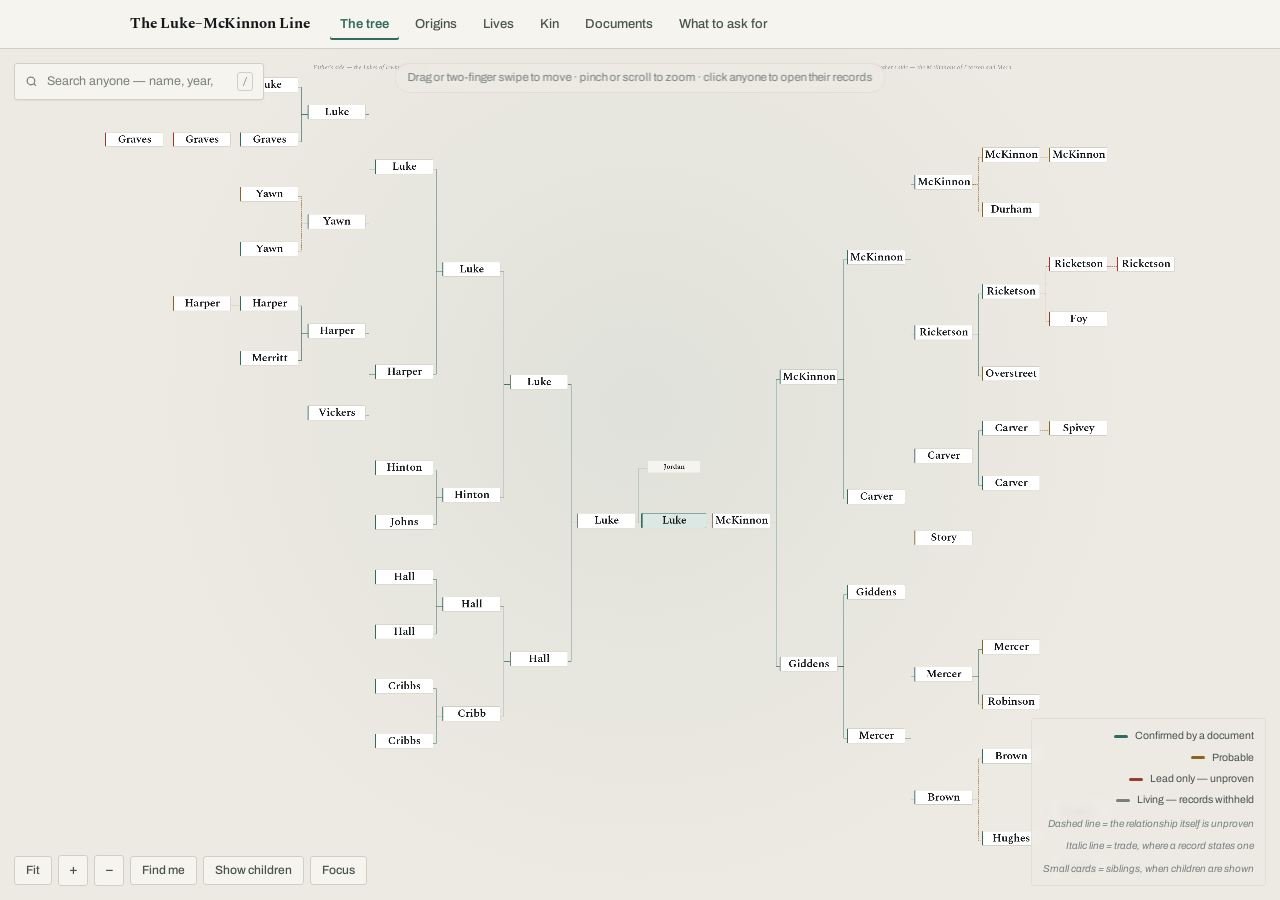
==== commit 5aba2792: "Granny Sally's line: Jesse Lee Hall's parents found in Clinch County The candidate family this site " ====
--- a/index.html
+++ b/index.html
@@ -238,6 +238,7 @@
   jack:['lucius','narcisus'],           nealie:['mackie','abby'],
   elias:['joshuacarver','amandacarver'],
   joshuacarver:[null,'phebyspivey'],
+  jessehall:['henryhall','luridyhall'],
   mattiecribb:['davidcribbs','marthacribbs'],
   sallymercer:['charliemercer','idabrown'],
   charliemercer:['jamesrmercer','bedona'],
@@ -262,6 +263,7 @@
   monroe:'c', maryjane:'c',
   elias:'c',        // 1880 census, District 1026 — the first census to record relationship to head
   joshuacarver:'pr',   // 1880 relationship column says Mother — but see the Maranda/Amanda question
+  jessehall:'c',      // 1910 and 1920 Clinch County — relationship column says Son on both
   mattiecribb:'c',   // 1910 Suwannee County and 1920 Pearson — same wife, same children, ten years apart
   sallymercer:'c',     // 1910 census, Clinch County — aged 8 in her parents' household
   charliemercer:'c',   // his own 1943 death certificate names Jim Mercer + Sarah Robinson
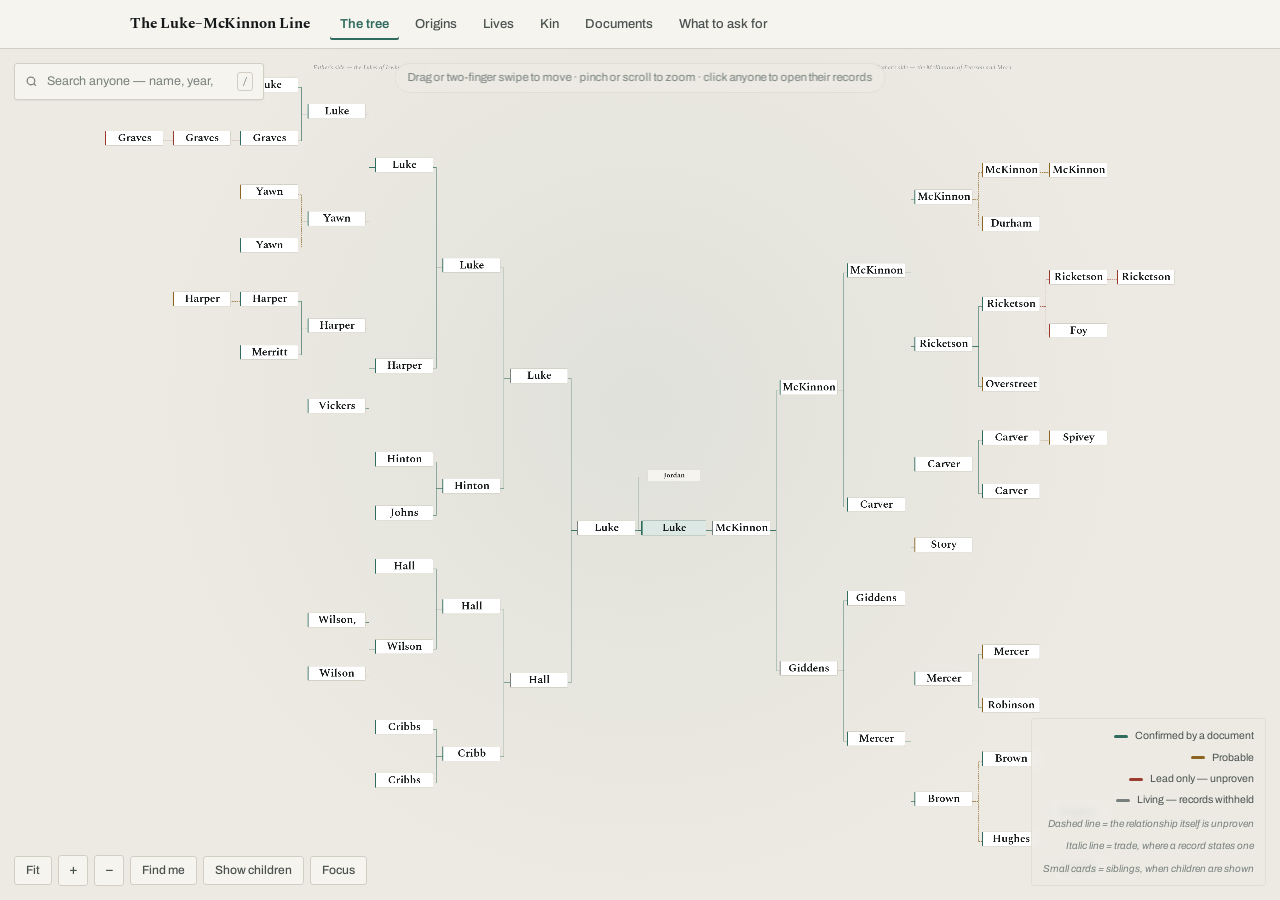
==== commit a1823c93: "Luridy's maiden name proved: Wilson, of Mud Creek, and a generation drawn The fourteenth pass retrac" ====
--- a/index.html
+++ b/index.html
@@ -239,6 +239,7 @@
   elias:['joshuacarver','amandacarver'],
   joshuacarver:[null,'phebyspivey'],
   jessehall:['henryhall','luridyhall'],
+  luridyhall:['johnmwilson','helanwilson'],
   mattiecribb:['davidcribbs','marthacribbs'],
   sallymercer:['charliemercer','idabrown'],
   charliemercer:['jamesrmercer','bedona'],
@@ -264,6 +265,7 @@
   elias:'c',        // 1880 census, District 1026 — the first census to record relationship to head
   joshuacarver:'pr',   // 1880 relationship column says Mother — but see the Maranda/Amanda question
   jessehall:'c',      // 1910 and 1920 Clinch County — relationship column says Son on both
+  luridyhall:'c',     // 1900 Mud Creek — entered as their daughter, and her sister married Henry's brother
   mattiecribb:'c',   // 1910 Suwannee County and 1920 Pearson — same wife, same children, ten years apart
   sallymercer:'c',     // 1910 census, Clinch County — aged 8 in her parents' household
   charliemercer:'c',   // his own 1943 death certificate names Jim Mercer + Sarah Robinson
